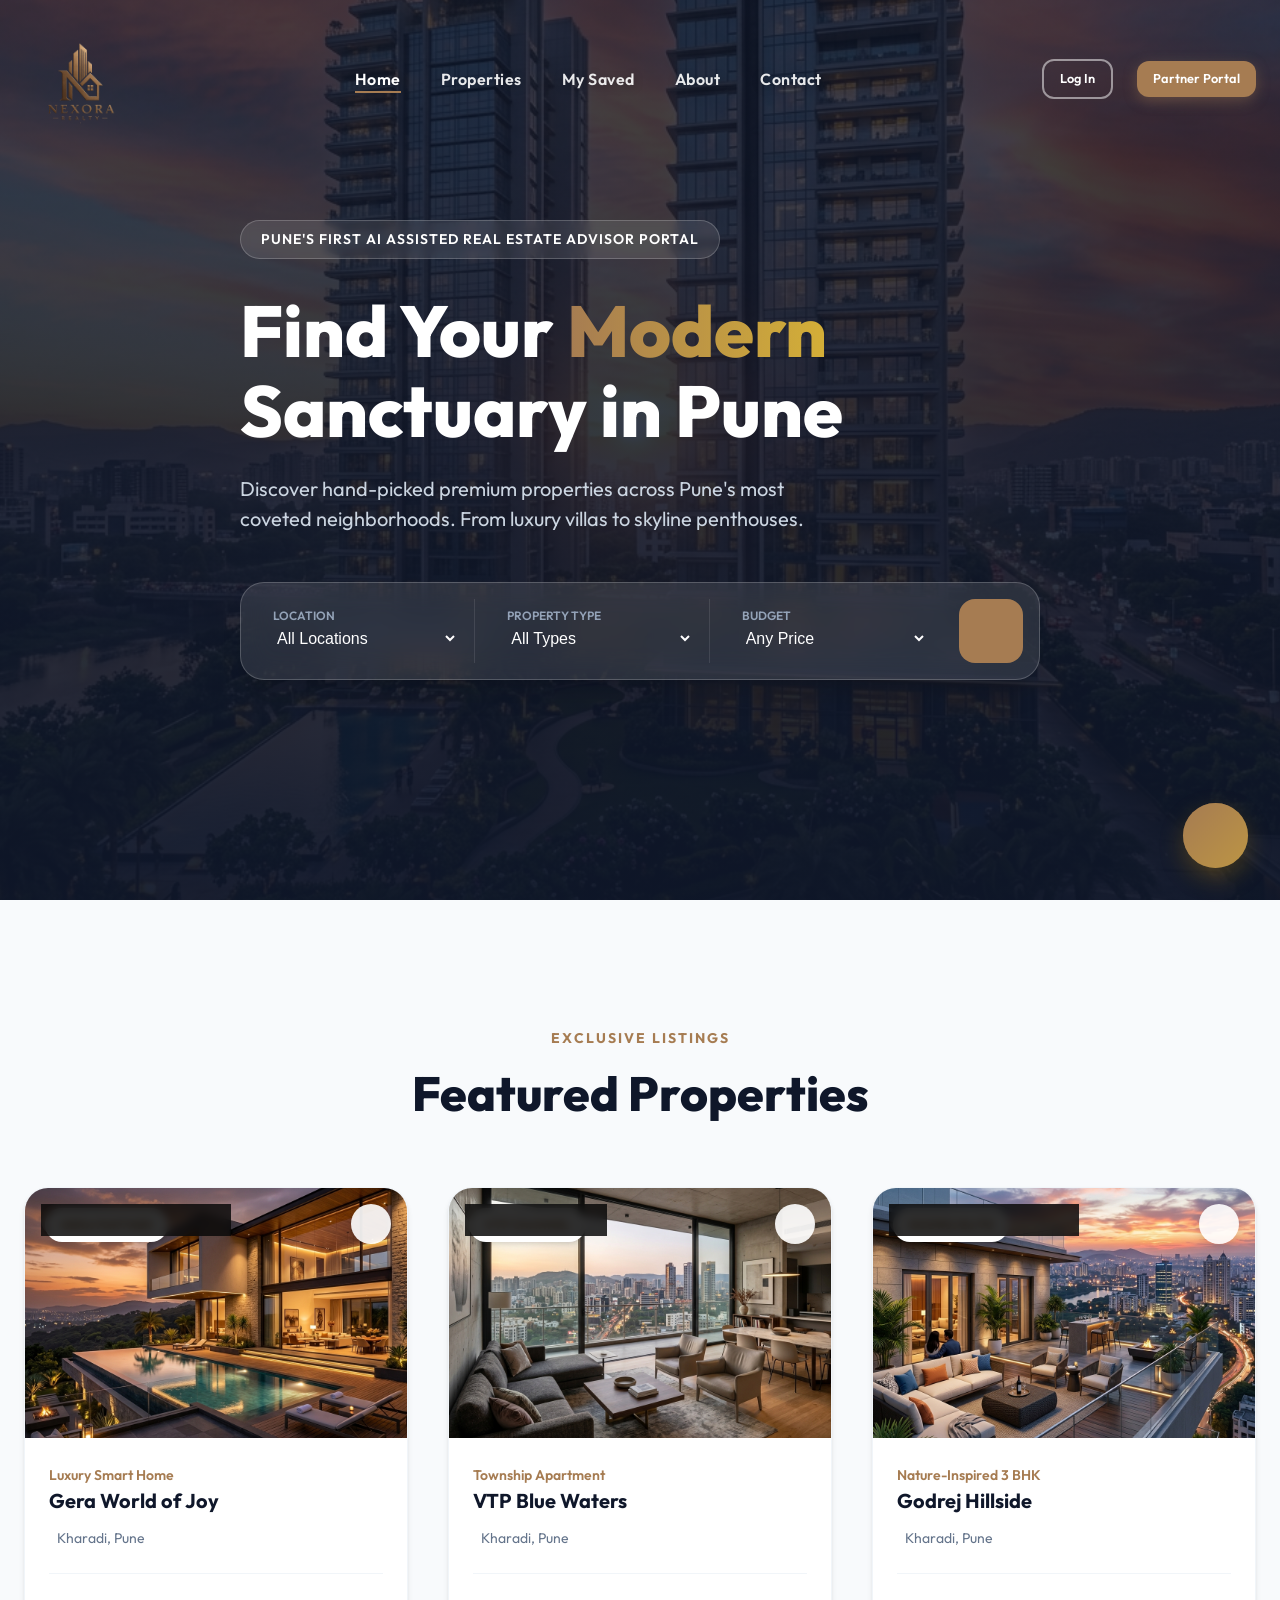
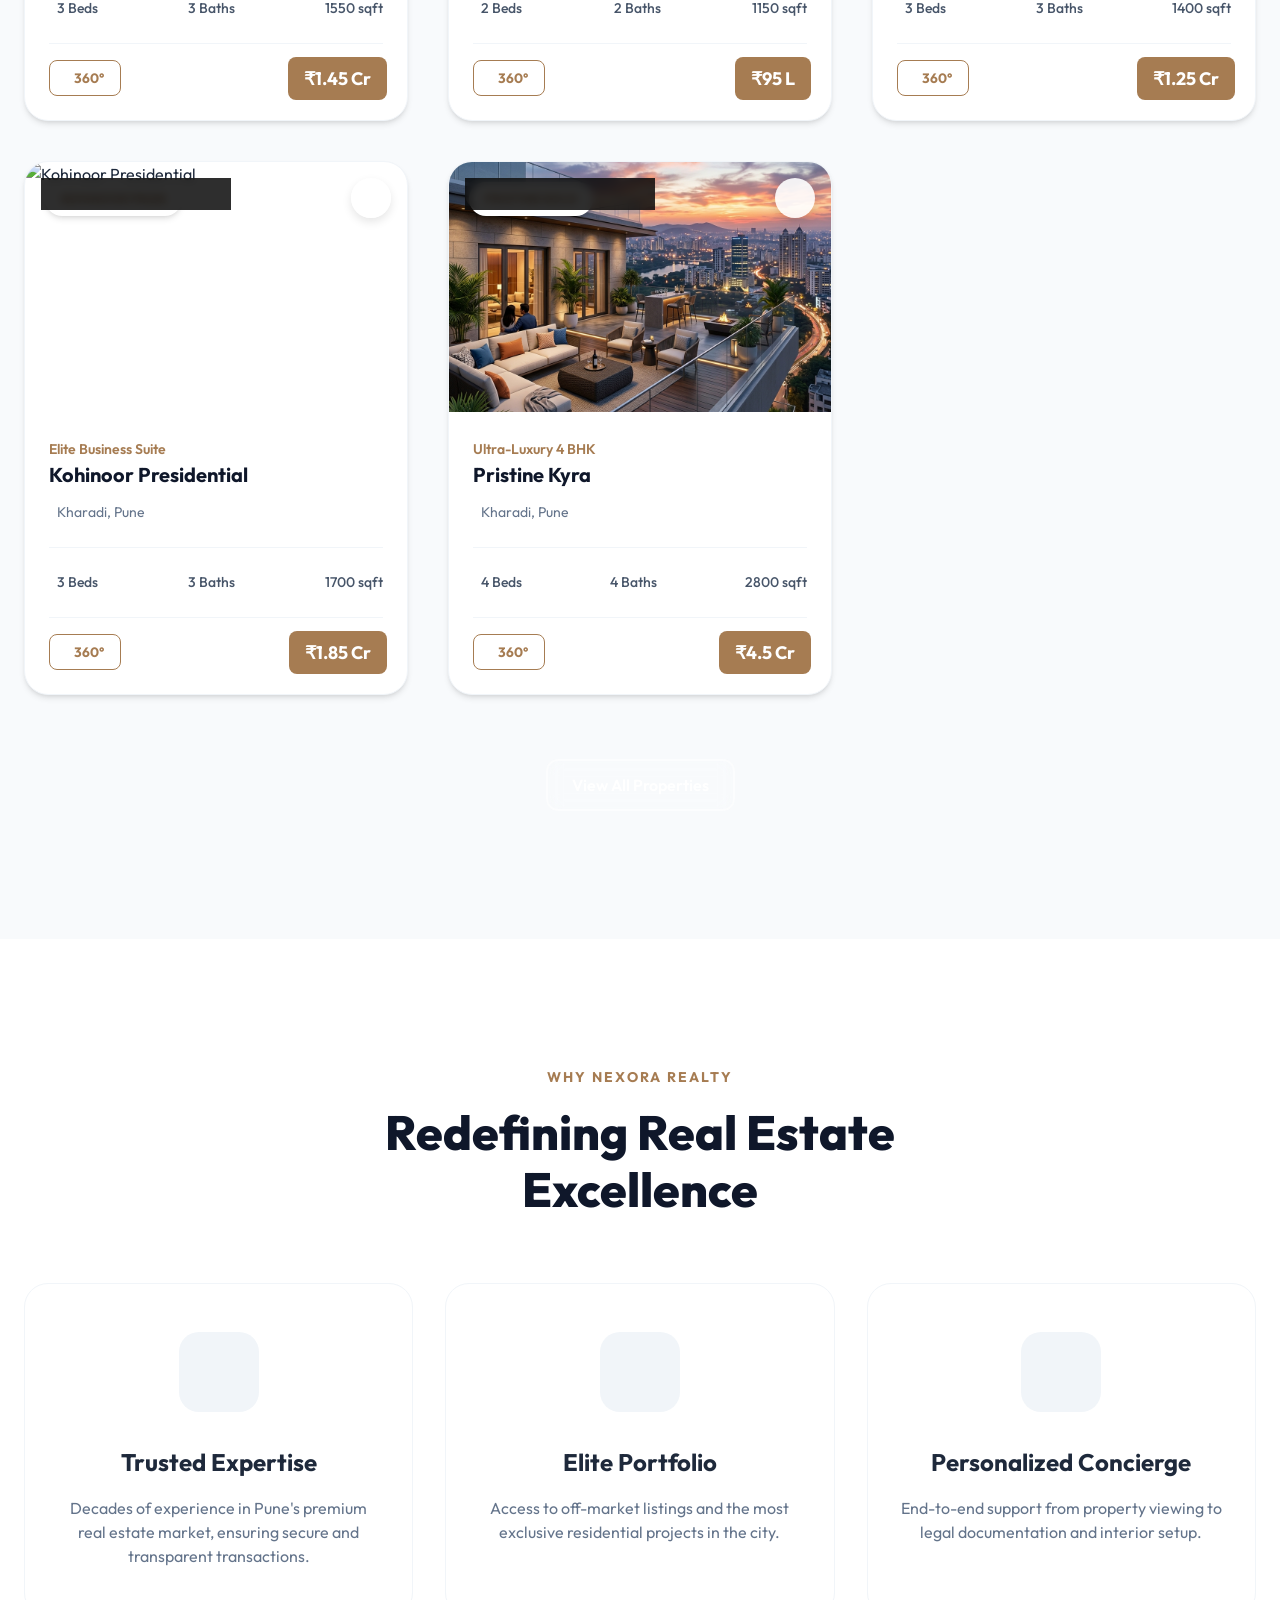
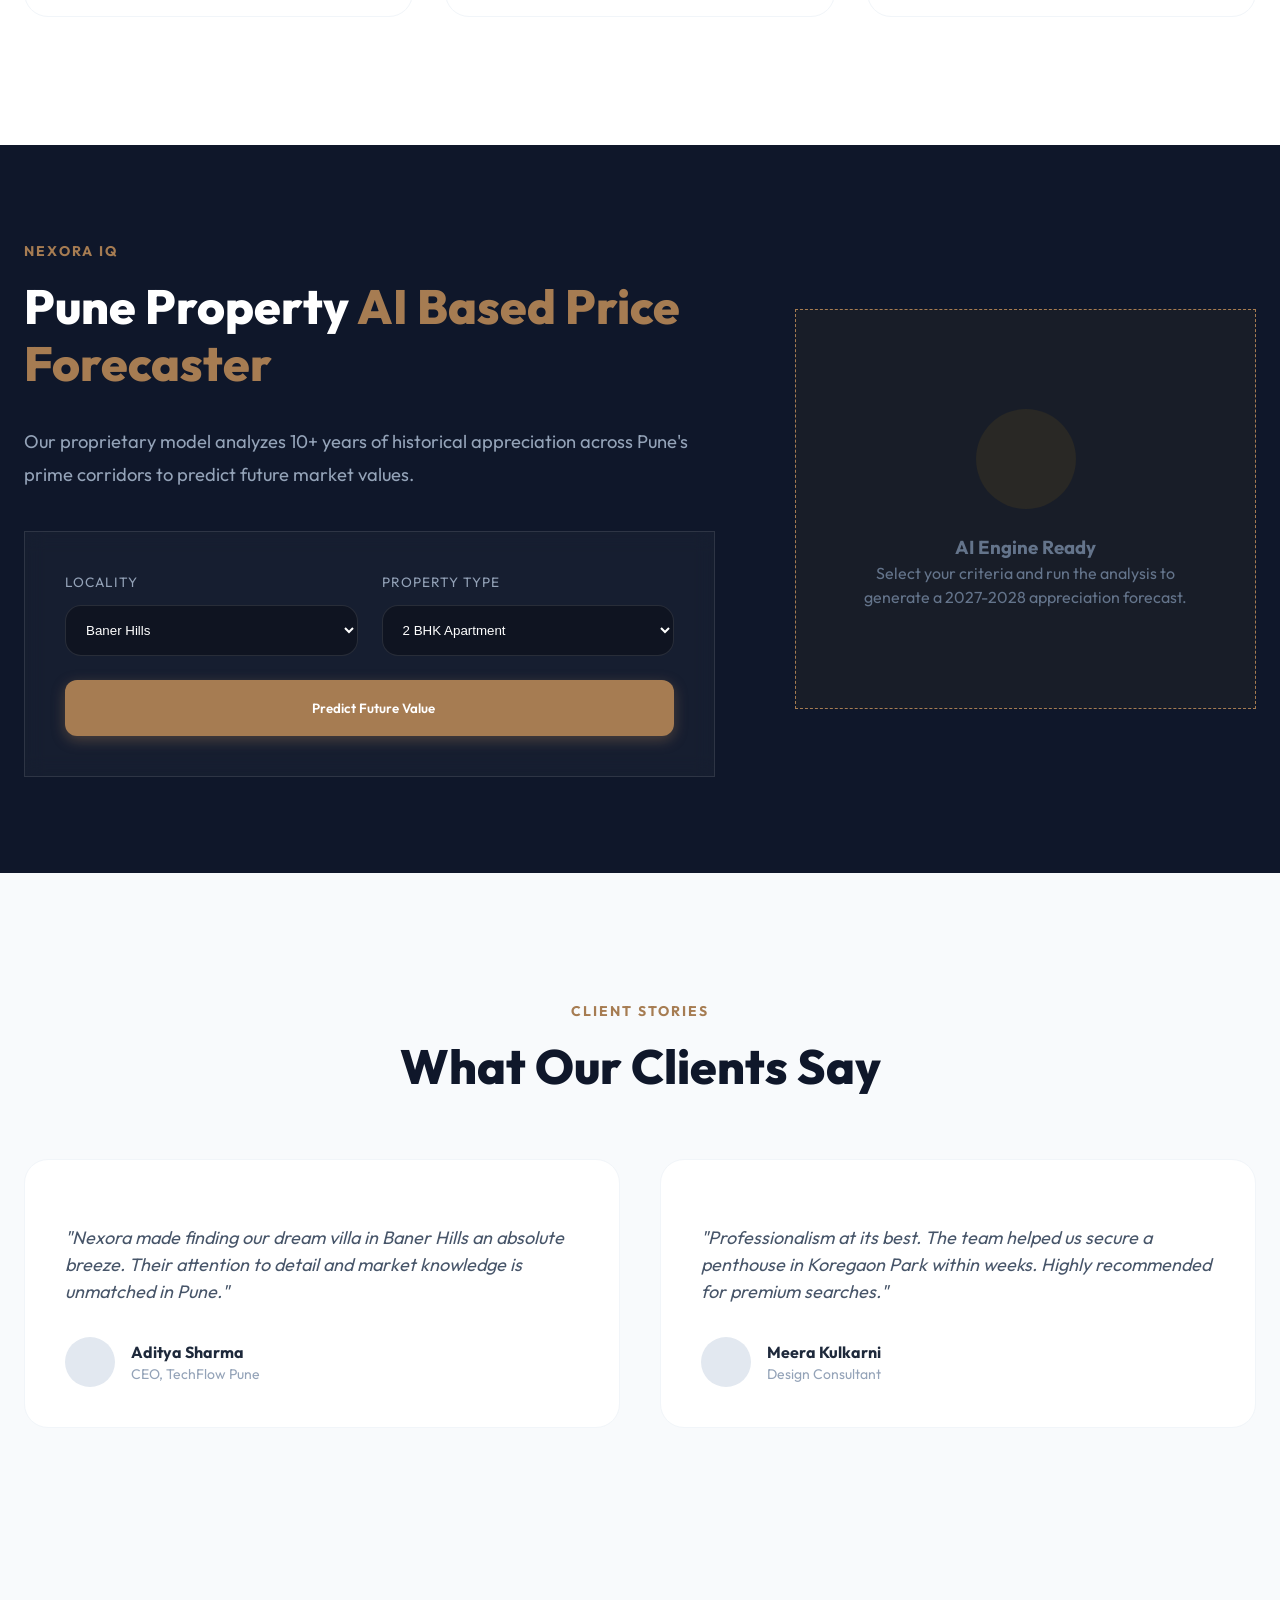
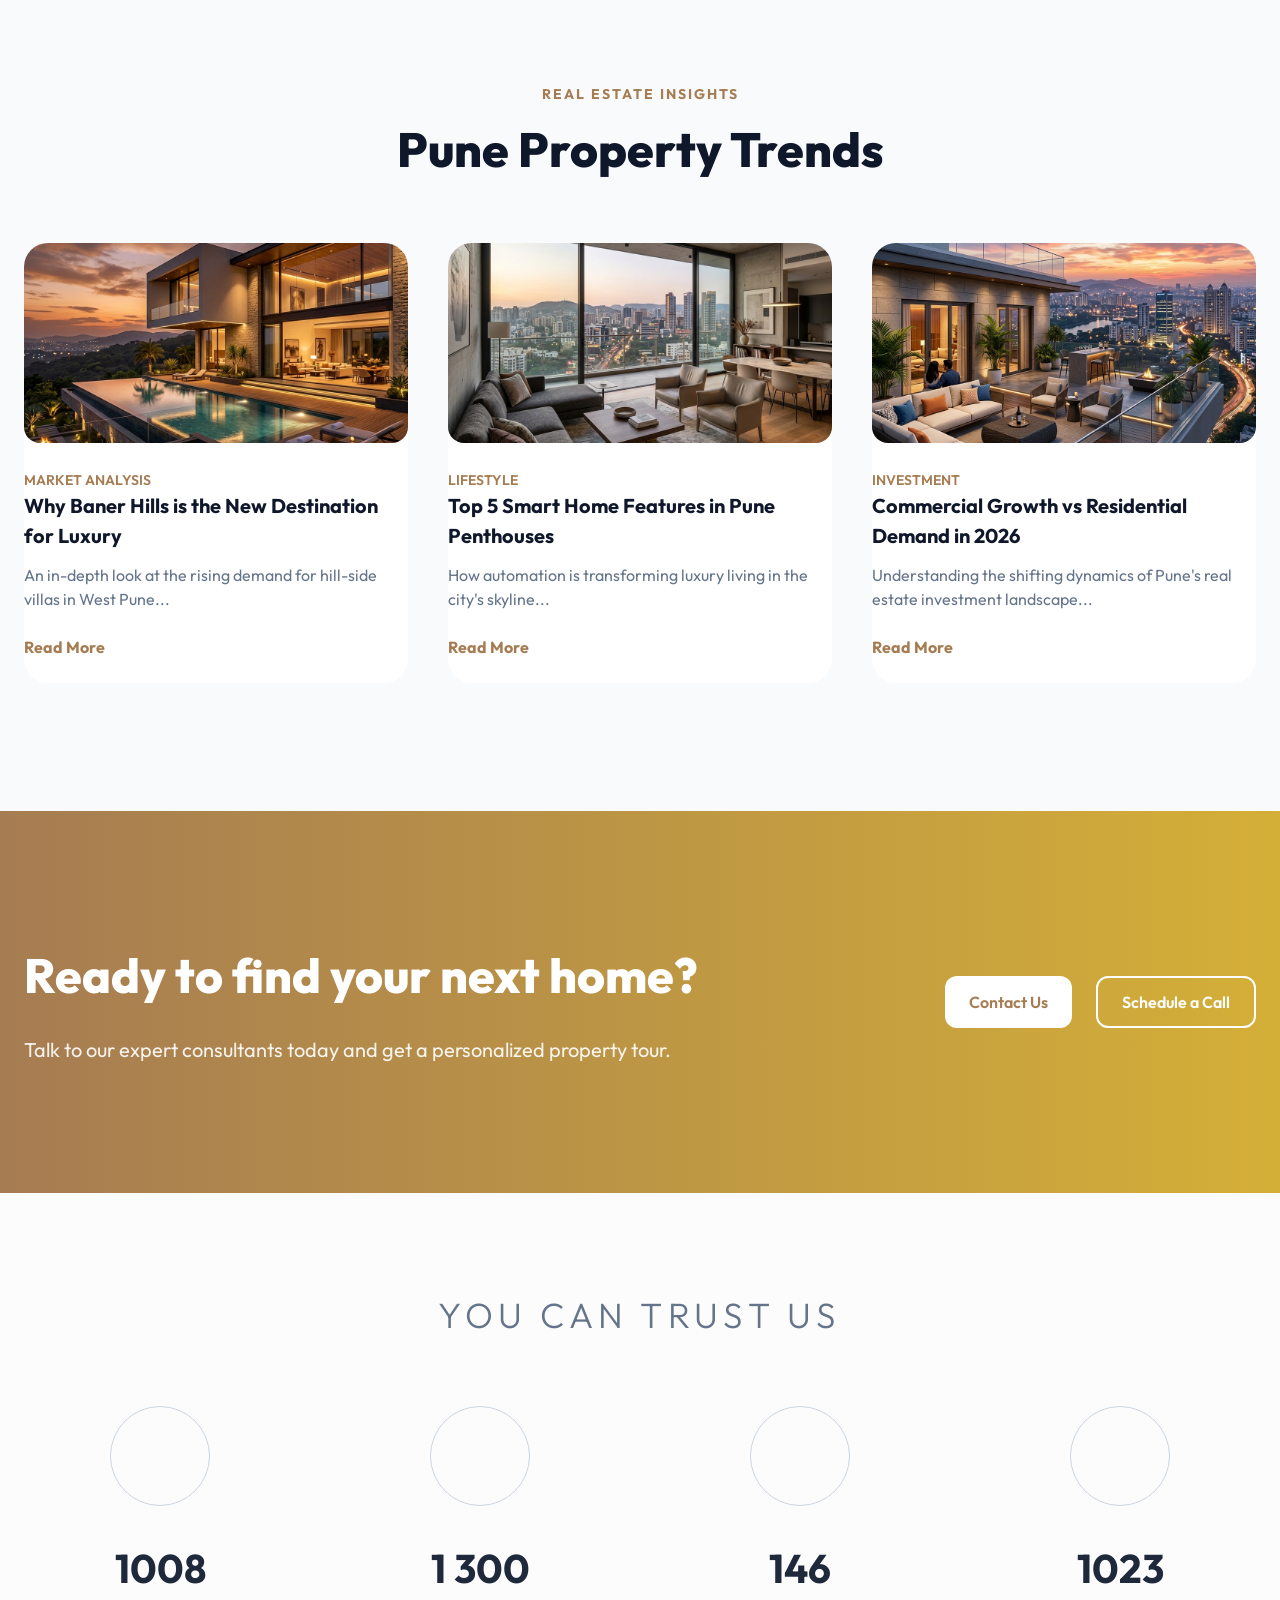
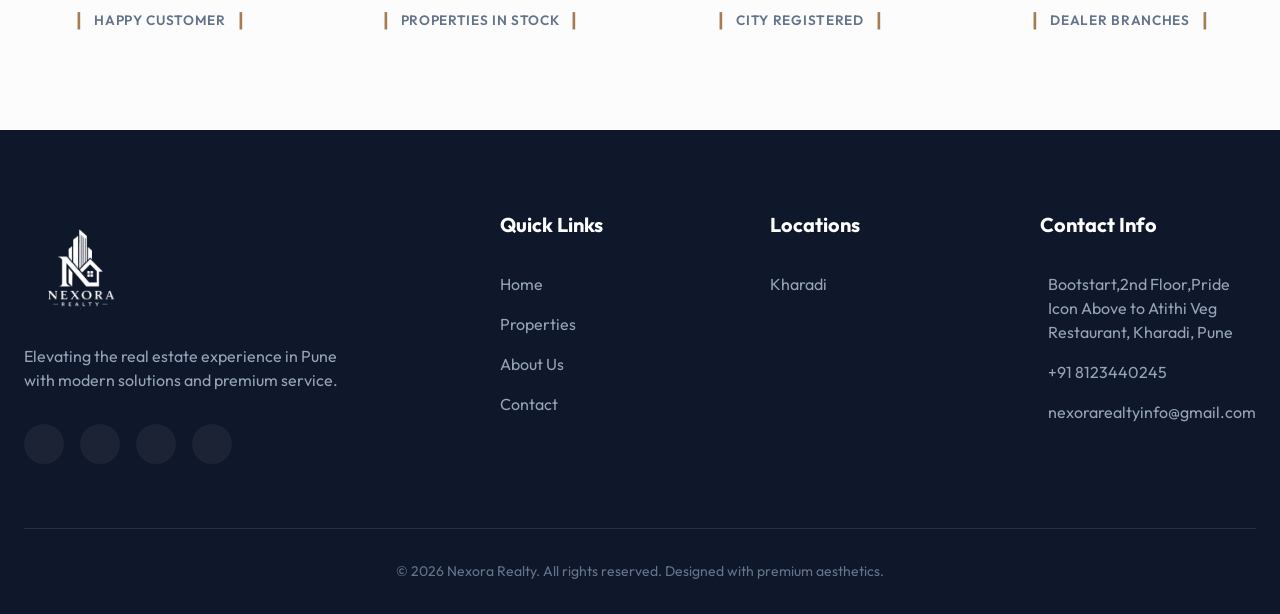
==== index.html @ 7fa3aa4b "feat: Elite Admin Portal & Property Intelligence Architecture" ====
<!DOCTYPE html>
<html lang="en">

<head>
    <meta charset="UTF-8">
    <meta name="viewport" content="width=device-width, initial-scale=1.0">
    <title>Nexora Realty | Premium Real Estate Pune</title>
    <meta name="description"
        content="Find your dream home in Pune with Nexora Realty. Luxury villas, modern apartments, and premium real estate consulting.">

    <!-- Fonts -->
    <link rel="preconnect" href="https://fonts.googleapis.com">
    <link rel="preconnect" href="https://fonts.gstatic.com" crossorigin>
    <link href="https://fonts.googleapis.com/css2?family=Outfit:wght@300;400;500;600;700;800&display=swap"
        rel="stylesheet">

    <!-- Icons -->
    <script src="https://unpkg.com/lucide@latest"></script>

    <!-- CSS -->
    <link rel="stylesheet" href="index.css">
</head>

<body class="home-page">

    <header id="header">
        <div class="container">
            <nav class="nav-container">
                <a href="#" class="logo">
                    <img src="assets/img/logo.png" alt="Nexora Realty Logo" style="height: 110px;">
                </a>

                <ul class="nav-links">
                    <li><a href="index.html" class="active">Home</a></li>
                    <li><a href="properties.html">Properties</a></li>
                    <li><a href="saved-properties.html">My Saved</a></li>
                    <li><a href="about.html">About</a></li>
                    <li><a href="contact.html">Contact</a></li>
                </ul>

                <div class="nav-actions">
                    <a href="login.html" class="btn btn-outline btn-sm">Log In</a>
                    <a href="login.html" class="btn btn-primary btn-sm">Partner Portal</a>
                </div>
            </nav>
        </div>
    </header>

    <main>
        <!-- Hero Section -->
        <section class="hero" id="home">
            <div class="hero-bg">
                <img src="assets/img/hero-bg.png" alt="Luxury Real Estate Pune">
            </div>

            <div class="container">
                <div class="hero-content">
                    <span class="hero-tagline">Pune's First AI assisted Real Estate Advisor Portal</span>
                    <h1>Find Your <span>Modern</span> Sanctuary in Pune</h1>
                    <p>Discover hand-picked premium properties across Pune's most coveted neighborhoods. From luxury
                        villas to skyline penthouses.</p>

                    <div class="search-container">
                        <div class="search-field">
                            <label>Location</label>
                            <select id="home-search-location">
                                <option value="all">All Locations</option>
                                <option value="Koregaon Park">Koregaon Park</option>
                                <option value="Viman Nagar">Viman Nagar</option>
                                <option value="Kharadi">Kharadi</option>
                                <option value="Wagholi">Wagholi</option>
                            </select>
                        </div>
                        <div class="search-field">
                            <label>Property Type</label>
                            <select id="home-search-type">
                                <option value="all">All Types</option>
                                <option value="2 BHK">2 BHK</option>
                                <option value="2.5 BHK">2.5 BHK</option>
                                <option value="3 BHK">3 BHK</option>
                                <option value="4 BHK">4 BHK</option>
                                <option value="Luxury Villa">Luxury Villa</option>
                                <option value="Penthouse">Penthouse</option>
                                <option value="Modern Apartment">Modern Apartment</option>
                            </select>
                        </div>
                        <div class="search-field">
                            <label>Budget</label>
                            <select id="home-search-budget">
                                <option value="all">Any Price</option>
                                <option value="0-1.5">₹1Cr - ₹1.5Cr</option>
                                <option value="1.5-2">₹1.5Cr - ₹2Cr</option>
                                <option value="2-2.5">₹2Cr - ₹2.5Cr</option>
                                <option value="2.5-3">₹2.5Cr - ₹3Cr</option>
                                <option value="3-4">₹3Cr - ₹4Cr</option>
                                <option value="4-5">₹4Cr - ₹5Cr</option>
                                <option value="5-10">₹5Cr - ₹10Cr</option>
                                <option value="10-20">₹10Cr - ₹20Cr</option>
                                <option value="20-above">₹20Cr+</option>
                            </select>
                        </div>
                        <button class="search-btn" id="home-search-btn">
                            <i data-lucide="search"></i>
                        </button>
                    </div>
                </div>
            </div>
        </section>

        <!-- Properties Section -->
        <section class="section" id="properties">
            <div class="container">
                <div class="section-header">
                    <span class="section-subtitle">Exclusive Listings</span>
                    <h2 class="section-title">Featured Properties</h2>
                </div>

                <div class="properties-grid" id="featured-properties-container">
                    <!-- Properties will be loaded dynamically from JSON -->
                </div>

                <div style="text-align: center; margin-top: 4rem;">
                    <a href="properties.html" class="btn btn-outline">View All Properties</a>
                </div>
            </div>
        </section>

        <!-- Features Section -->
        <section class="section" id="about" style="background-color: var(--white);">
            <div class="container">
                <div class="section-header">
                    <span class="section-subtitle">Why Nexora Realty</span>
                    <h2 class="section-title">Redefining Real Estate Excellence</h2>
                </div>

                <div class="features-container">
                    <div class="feature-box">
                        <div class="feature-icon">
                            <i data-lucide="shield-check"></i>
                        </div>
                        <h3>Trusted Expertise</h3>
                        <p>Decades of experience in Pune's premium real estate market, ensuring secure and transparent
                            transactions.</p>
                    </div>

                    <div class="feature-box">
                        <div class="feature-icon">
                            <i data-lucide="gem"></i>
                        </div>
                        <h3>Elite Portfolio</h3>
                        <p>Access to off-market listings and the most exclusive residential projects in the city.</p>
                    </div>

                    <div class="feature-box">
                        <div class="feature-icon">
                            <i data-lucide="user-check"></i>
                        </div>
                        <h3>Personalized Concierge</h3>
                        <p>End-to-end support from property viewing to legal documentation and interior setup.</p>
                    </div>
                </div>
            </div>
        </section>

        <!-- AI Price Predictor Section -->
        <section class="section ai-predictor-section"
            style="background: var(--dark); color: var(--white); padding: 6rem 0;">
            <div class="container">
                <div class="predictor-grid-layout">
                    <div class="predictor-content">
                        <span class="section-subtitle" style="color: var(--primary);">Nexora IQ</span>
                        <h2 class="section-title" style="color: var(--white); text-align: left; margin-bottom: 2rem;">
                            Pune Property <span style="color: var(--primary);">AI Based Price Forecaster</span></h2>
                        <p style="color: var(--gray-400); font-size: 1.15rem; line-height: 1.8; margin-bottom: 2.5rem;">
                            Our proprietary model analyzes 10+ years of historical appreciation across Pune's prime
                            corridors to predict future market values.
                        </p>
                        <div class="predictor-card-ui">
                            <div class="predictor-form">
                                <div class="form-row-predictor">
                                    <div class="input-group-predictor">
                                        <label>Locality</label>
                                        <select id="predict-locality">
                                            <option value="Baner">Baner Hills</option>
                                            <option value="Kharadi">Kharadi IT Park</option>
                                            <option value="Hinjewadi">Hinjewadi Phase 1</option>
                                            <option value="Koregaon Park">Koregaon Park</option>
                                            <option value="Viman Nagar">Viman Nagar</option>
                                        </select>
                                    </div>
                                    <div class="input-group-predictor">
                                        <label>Property Type</label>
                                        <select id="predict-type">
                                            <option value="2">2 BHK Apartment</option>
                                            <option value="3">3 BHK Apartment</option>
                                            <option value="4">4 BHK Luxury</option>
                                            <option value="villa">Luxury Villa</option>
                                        </select>
                                    </div>
                                </div>
                                <button id="run-prediction" class="btn btn-primary"
                                    style="width: 100%; margin-top: 1.5rem; justify-content: center; padding: 1.25rem;">
                                    <i data-lucide="sparkles"></i> Predict Future Value
                                </button>
                            </div>
                        </div>
                    </div>
                    <div class="predictor-results" id="prediction-output">
                        <div class="results-placeholder">
                            <div class="placeholder-icon-circle">
                                <i data-lucide="brain-circuit" size="48"></i>
                            </div>
                            <h3>AI Engine Ready</h3>
                            <p>Select your criteria and run the analysis to generate a 2027-2028 appreciation forecast.
                            </p>
                        </div>
                    </div>
                </div>
            </div>
        </section>

        <!-- Testimonials Section -->
        <section class="section" style="background-color: var(--gray-50);">
            <div class="container">
                <div class="section-header">
                    <span class="section-subtitle">Client Stories</span>
                    <h2 class="section-title">What Our Clients Say</h2>
                </div>

                <div class="properties-grid" style="grid-template-columns: repeat(auto-fit, minmax(300px, 1fr));">
                    <!-- Testimonial 1 -->
                    <div class="feature-box" style="text-align: left; padding: 2.5rem;">
                        <div style="color: var(--primary); margin-bottom: 1.5rem; display: flex; gap: 0.25rem;">
                            <i data-lucide="star" fill="currentColor" size="18"></i>
                            <i data-lucide="star" fill="currentColor" size="18"></i>
                            <i data-lucide="star" fill="currentColor" size="18"></i>
                            <i data-lucide="star" fill="currentColor" size="18"></i>
                            <i data-lucide="star" fill="currentColor" size="18"></i>
                        </div>
                        <p
                            style="font-style: italic; margin-bottom: 2rem; color: var(--gray-600); font-size: 1.125rem;">
                            "Nexora made finding our dream villa in Baner Hills an absolute breeze. Their attention to
                            detail and market knowledge is unmatched in Pune."</p>
                        <div style="display: flex; align-items: center; gap: 1rem;">
                            <div
                                style="width: 50px; height: 50px; border-radius: 50%; background: var(--gray-200); display: flex; align-items: center; justify-content: center;">
                                <i data-lucide="user" size="24"></i>
                            </div>
                            <div>
                                <h4 style="font-weight: 700;">Aditya Sharma</h4>
                                <p style="font-size: 0.875rem; color: var(--gray-400);">CEO, TechFlow Pune</p>
                            </div>
                        </div>
                    </div>

                    <!-- Testimonial 2 -->
                    <div class="feature-box" style="text-align: left; padding: 2.5rem;">
                        <div style="color: var(--primary); margin-bottom: 1.5rem; display: flex; gap: 0.25rem;">
                            <i data-lucide="star" fill="currentColor" size="18"></i>
                            <i data-lucide="star" fill="currentColor" size="18"></i>
                            <i data-lucide="star" fill="currentColor" size="18"></i>
                            <i data-lucide="star" fill="currentColor" size="18"></i>
                            <i data-lucide="star" fill="currentColor" size="18"></i>
                        </div>
                        <p
                            style="font-style: italic; margin-bottom: 2rem; color: var(--gray-600); font-size: 1.125rem;">
                            "Professionalism at its best. The team helped us secure a penthouse in Koregaon Park within
                            weeks. Highly recommended for premium searches."</p>
                        <div style="display: flex; align-items: center; gap: 1rem;">
                            <div
                                style="width: 50px; height: 50px; border-radius: 50%; background: var(--gray-200); display: flex; align-items: center; justify-content: center;">
                                <i data-lucide="user" size="24"></i>
                            </div>
                            <div>
                                <h4 style="font-weight: 700;">Meera Kulkarni</h4>
                                <p style="font-size: 0.875rem; color: var(--gray-400);">Design Consultant</p>
                            </div>
                        </div>
                    </div>
                </div>
            </div>
        </section>

        <!-- Blog Section -->
        <section class="section">
            <div class="container">
                <div class="section-header">
                    <span class="section-subtitle">Real Estate Insights</span>
                    <h2 class="section-title">Pune Property Trends</h2>
                </div>

                <div class="properties-grid">
                    <div class="property-card" style="border: none; box-shadow: none;">
                        <div class="property-image" style="height: 200px; border-radius: var(--radius-lg);">
                            <img src="assets/img/property-1.png" alt="Blog 1">
                        </div>
                        <div style="padding: 1.5rem 0;">
                            <span class="property-type">MARKET ANALYSIS</span>
                            <h3 class="property-title">Why Baner Hills is the New Destination for Luxury</h3>
                            <p style="color: var(--gray-500); margin-bottom: 1.5rem;">An in-depth look at the rising
                                demand for hill-side villas in West Pune...</p>
                            <a href="#"
                                style="color: var(--primary); font-weight: 700; display: flex; align-items: center; gap: 0.5rem;">
                                Read More <i data-lucide="arrow-right" size="16"></i>
                            </a>
                        </div>
                    </div>

                    <div class="property-card" style="border: none; box-shadow: none;">
                        <div class="property-image" style="height: 200px; border-radius: var(--radius-lg);">
                            <img src="assets/img/property-2.png" alt="Blog 2">
                        </div>
                        <div style="padding: 1.5rem 0;">
                            <span class="property-type">LIFESTYLE</span>
                            <h3 class="property-title">Top 5 Smart Home Features in Pune Penthouses</h3>
                            <p style="color: var(--gray-500); margin-bottom: 1.5rem;">How automation is transforming
                                luxury living in the city's skyline...</p>
                            <a href="#"
                                style="color: var(--primary); font-weight: 700; display: flex; align-items: center; gap: 0.5rem;">
                                Read More <i data-lucide="arrow-right" size="16"></i>
                            </a>
                        </div>
                    </div>

                    <div class="property-card" style="border: none; box-shadow: none;">
                        <div class="property-image" style="height: 200px; border-radius: var(--radius-lg);">
                            <img src="assets/img/property-3.png" alt="Blog 3">
                        </div>
                        <div style="padding: 1.5rem 0;">
                            <span class="property-type">INVESTMENT</span>
                            <h3 class="property-title">Commercial Growth vs Residential Demand in 2026</h3>
                            <p style="color: var(--gray-500); margin-bottom: 1.5rem;">Understanding the shifting
                                dynamics of Pune's real estate investment landscape...</p>
                            <a href="#"
                                style="color: var(--primary); font-weight: 700; display: flex; align-items: center; gap: 0.5rem;">
                                Read More <i data-lucide="arrow-right" size="16"></i>
                            </a>
                        </div>
                    </div>
                </div>
            </div>
        </section>

        <!-- CTA Section -->
        <section class="section"
            style="background: linear-gradient(to right, var(--primary), var(--secondary)); color: var(--white);">
            <div class="container">
                <div style="display: flex; justify-content: space-between; align-items: center; gap: 4rem;">
                    <div style="flex: 1;">
                        <h2 style="font-size: 3rem; font-weight: 800; margin-bottom: 1.5rem;">Ready to find your next
                            home?</h2>
                        <p style="font-size: 1.25rem; opacity: 0.9;">Talk to our expert consultants today and get a
                            personalized property tour.</p>
                    </div>
                    <div style="display: flex; gap: 1.5rem;">
                        <a href="#" class="btn" style="background: var(--white); color: var(--primary);">Contact Us</a>
                        <a href="#" class="btn" style="border: 2px solid var(--white); color: var(--white);">Schedule a
                            Call</a>
                    </div>
                </div>
            </div>
        </section>
    </main>

    <!-- Trust Section -->
    <section class="section trust-section">
        <div class="container">
            <div class="section-header">
                <h2 class="trust-title">YOU CAN TRUST US</h2>
            </div>

            <div class="stats-grid">
                <div class="stat-item">
                    <div class="stat-icon-circle">
                        <i data-lucide="users"></i>
                    </div>
                    <div class="stat-number">1008</div>
                    <div class="stat-label-container">
                        <span class="stat-accent">|</span>
                        <span class="stat-label">HAPPY CUSTOMER</span>
                        <span class="stat-accent">|</span>
                    </div>
                </div>

                <div class="stat-item">
                    <div class="stat-icon-circle">
                        <i data-lucide="home"></i>
                    </div>
                    <div class="stat-number">1 300</div>
                    <div class="stat-label-container">
                        <span class="stat-accent">|</span>
                        <span class="stat-label">PROPERTIES IN STOCK</span>
                        <span class="stat-accent">|</span>
                    </div>
                </div>

                <div class="stat-item">
                    <div class="stat-icon-circle">
                        <i data-lucide="flag"></i>
                    </div>
                    <div class="stat-number">146</div>
                    <div class="stat-label-container">
                        <span class="stat-accent">|</span>
                        <span class="stat-label">CITY REGISTERED</span>
                        <span class="stat-accent">|</span>
                    </div>
                </div>

                <div class="stat-item">
                    <div class="stat-icon-circle">
                        <i data-lucide="trending-up"></i>
                    </div>
                    <div class="stat-number">1023</div>
                    <div class="stat-label-container">
                        <span class="stat-accent">|</span>
                        <span class="stat-label">DEALER BRANCHES</span>
                        <span class="stat-accent">|</span>
                    </div>
                </div>
            </div>
        </div>
    </section>

    <footer id="contact">
        <div class="container">
            <div class="footer-top">
                <div class="footer-about">
                    <a href="#" class="logo" style="margin-bottom: 1.5rem;">
                        <img src="assets/img/logo.png" alt="Nexora Realty Logo"
                            style="height: 110px; filter: brightness(0) invert(1);">
                    </a>
                    <p>Elevating the real estate experience in Pune with modern solutions and premium service.</p>
                    <div class="social-links">
                        <a href="#"><i data-lucide="instagram"></i></a>
                        <a href="#"><i data-lucide="facebook"></i></a>
                        <a href="#"><i data-lucide="linkedin"></i></a>
                        <a href="#"><i data-lucide="twitter"></i></a>
                    </div>
                </div>

                <div>
                    <h4 class="footer-heading">Quick Links</h4>
                    <ul class="footer-links">
                        <li><a href="index.html">Home</a></li>
                        <li><a href="properties.html">Properties</a></li>
                        <li><a href="about.html">About Us</a></li>
                        <li><a href="contact.html">Contact</a></li>
                    </ul>
                </div>

                <div>
                    <h4 class="footer-heading">Locations</h4>
                    <ul class="footer-links">
                        <li><a href="properties.html?loc=Kharadi">Kharadi</a></li>

                    </ul>
                </div>

                <div>
                    <h4 class="footer-heading">Contact Info</h4>
                    <ul class="footer-links">
                        <li style="color: var(--gray-400); display: flex; align-items: center; gap: 0.5rem;">
                            <i data-lucide="map-pin" size="18"></i>
                            Bootstart,2nd Floor,Pride Icon Above to Atithi Veg Restaurant, Kharadi, Pune
                        </li>
                        <li style="color: var(--gray-400); display: flex; align-items: center; gap: 0.5rem;">
                            <i data-lucide="phone" size="18"></i>
                            +91 8123440245
                        </li>
                        <li style="color: var(--gray-400); display: flex; align-items: center; gap: 0.5rem;">
                            <i data-lucide="mail" size="18"></i>
                            nexorarealtyinfo@gmail.com
                        </li>
                    </ul>
                </div>
            </div>

            <div class="footer-bottom">
                <p>&copy; 2026 Nexora Realty. All rights reserved. Designed with premium aesthetics.</p>
            </div>
        </div>
    </footer>

    <!-- AI Concierge Floating Widget -->
    <div class="ai-concierge-widget">
        <div id="ai-chat-window" class="chat-window">
            <div class="chat-header">
                <div class="agent-info">
                    <div class="agent-avatar">AI</div>
                    <div>
                        <h4 style="margin:0; font-size: 0.9rem;">Nexora AI Consultant</h4>
                        <span style="font-size: 0.7rem; color: #4ade80;">● Online | 24/7</span>
                    </div>
                </div>
                <button id="close-chat" style="background: none; border: none; color: white; cursor: pointer;"><i
                        data-lucide="x" size="16"></i></button>
            </div>
            <div class="chat-body" id="chat-body">
                <div class="ai-msg">Namaste! I'm your Nexora AI assistant. Looking for a premium property in Pune? I can
                    help you find the best deals in Baner, KP, or Viman Nagar.</div>
            </div>
            <div class="chat-footer">
                <input type="text" id="chat-input" placeholder="Ask about property prices...">
                <button class="send-btn" id="send-chat"><i data-lucide="send" size="18"></i></button>
            </div>
        </div>
        <button id="ai-trigger" class="ai-trigger-btn">
            <i data-lucide="bot"></i>
            <span class="pulse"></span>
        </button>
    </div>

    <script src="data/properties.js"></script>
    <script src="script.js"></script>
    <script>
        // Initialize Lucide icons
        lucide.createIcons();
    </script>
</body>

</html>
---- index.css ----
:root {
    --primary: #a67c52;
    --primary-hover: #8e653f;
    --secondary: #d4af37;
    --dark: #0f172a;
    --light: #f8fafc;
    --gray-100: #f1f5f9;
    --gray-200: #e2e8f0;
    --gray-300: #cbd5e1;
    --gray-400: #94a3b8;
    --gray-500: #64748b;
    --gray-600: #475569;
    --gray-700: #334155;
    --gray-800: #1e293b;
    --gray-900: #0f172a;
    --white: #ffffff;
    --glass: rgba(255, 255, 255, 0.1);
    --glass-border: rgba(255, 255, 255, 0.2);
    --shadow-sm: 0 1px 2px 0 rgb(0 0 0 / 0.05);
    --shadow: 0 4px 6px -1px rgb(0 0 0 / 0.1), 0 2px 4px -2px rgb(0 0 0 / 0.1);
    --shadow-md: 0 10px 15px -3px rgb(0 0 0 / 0.1), 0 4px 6px -4px rgb(0 0 0 / 0.1);
    --shadow-lg: 0 20px 25px -5px rgb(0 0 0 / 0.1), 0 8px 10px -6px rgb(0 0 0 / 0.1);
    --radius-sm: 0.375rem;
    --radius: 0.5rem;
    --radius-md: 0.75rem;
    --radius-lg: 1rem;
    --radius-xl: 1.5rem;
    --font-main: 'Outfit', sans-serif;
}

* {
    margin: 0;
    padding: 0;
    box-sizing: border-box;
}

body {
    font-family: var(--font-main);
    background-color: var(--light);
    color: var(--gray-800);
    line-height: 1.5;
    overflow-x: hidden;
}

a {
    text-decoration: none;
    color: inherit;
    transition: all 0.3s ease;
}

ul {
    list-style: none;
}

img {
    max-width: 100%;
    display: block;
}

button {
    cursor: pointer;
    border: none;
    outline: none;
    background: none;
    font-family: inherit;
}

.container {
    max-width: 1280px;
    margin: 0 auto;
    padding: 0 1.5rem;
}

/* Header & Nav */
header {
    position: fixed;
    top: 0;
    left: 0;
    width: 100%;
    z-index: 1000;
    transition: all 0.4s cubic-bezier(0.4, 0, 0.2, 1);
    padding: 1.5rem 0;
}

header.scrolled {
    background: rgba(255, 255, 255, 0.8);
    backdrop-filter: blur(12px);
    padding: 0.75rem 0;
    box-shadow: var(--shadow-sm);
}

.logo img {
    transition: all 0.4s cubic-bezier(0.4, 0, 0.2, 1);
}

.nav-container {
    display: flex;
    justify-content: space-between;
    align-items: center;
}

.logo {
    font-size: 1.75rem;
    font-weight: 800;
    color: var(--dark);
    display: flex;
    align-items: center;
    gap: 0.5rem;
}

.logo span {
    color: var(--primary);
}

.nav-links {
    display: flex;
    gap: 2.5rem;
}

.nav-links a {
    font-weight: 600;
    color: rgba(255, 255, 255, 0.9);
    position: relative;
    letter-spacing: 0.5px;
    text-shadow: 0 2px 10px rgba(0,0,0,0.3);
}

.nav-links a::after {
    content: '';
    position: absolute;
    bottom: -4px;
    left: 0;
    width: 0;
    height: 2px;
    background: var(--primary);
    transition: width 0.3s ease;
}

.nav-links a:hover {
    color: var(--white);
}

.nav-links a:hover::after {
    width: 100%;
}

.nav-links a.active {
    color: var(--white);
}

.nav-links a.active::after {
    width: 100%;
}

/* Header Scrolled & Internal Page State */
header.scrolled .nav-links a,
body:not(.home-page) header .nav-links a {
    color: var(--gray-700) !important;
    text-shadow: none;
}

header.scrolled .nav-links a:hover,
header.scrolled .nav-links a.active,
body:not(.home-page) header .nav-links a:hover,
body:not(.home-page) header .nav-links a.active {
    color: var(--primary) !important;
}

header.scrolled .nav-actions .btn-outline,
body:not(.home-page) header .nav-actions .btn-outline {
    border-color: var(--gray-200);
    color: var(--gray-700) !important;
    backdrop-filter: none;
}

body:not(.home-page) header {
    background: rgba(255, 255, 255, 0.95);
    backdrop-filter: blur(12px);
    box-shadow: var(--shadow-sm);
    padding: 0.75rem 0;
}

.nav-actions {
    display: flex;
    align-items: center;
    gap: 1.5rem;
}

.btn {
    padding: 0.75rem 1.5rem;
    border-radius: var(--radius-md);
    font-weight: 600;
    transition: all 0.3s cubic-bezier(0.4, 0, 0.2, 1);
    display: inline-flex;
    align-items: center;
    justify-content: center;
    gap: 0.5rem;
}

.btn-primary {
    background: var(--primary);
    color: var(--white);
    box-shadow: 0 4px 14px 0 rgba(166, 124, 82, 0.39);
}

.btn-primary:hover {
    background: var(--primary-hover);
    transform: translateY(-3px);
    box-shadow: 0 10px 25px rgba(166, 124, 82, 0.4);
}

.btn-primary:active {
    transform: translateY(-1px);
}

.btn-outline {
    border: 2px solid rgba(255, 255, 255, 0.5);
    color: var(--white) !important;
    backdrop-filter: blur(8px);
    font-weight: 600;
}

.btn-outline:hover {
    border-color: var(--primary);
    color: var(--primary);
}

/* Hero Section */
.hero {
    height: 100vh;
    min-height: 800px;
    position: relative;
    display: flex;
    align-items: center;
    overflow: hidden;
    background: var(--dark);
}

.hero-bg {
    position: absolute;
    top: 0;
    left: 0;
    width: 100%;
    height: 100%;
    z-index: 1;
}

.hero-bg img {
    width: 100%;
    height: 100%;
    object-fit: cover;
    opacity: 0.6;
    transform: scale(1.1);
    animation: slowZoom 20s infinite alternate linear;
}

@keyframes slowZoom {
    from { transform: scale(1); }
    to { transform: scale(1.15); }
}

.hero-bg::after {
    content: '';
    position: absolute;
    top: 0;
    left: 0;
    width: 100%;
    height: 100%;
    background: linear-gradient(to bottom, rgba(15, 23, 42, 0.6), rgba(15, 23, 42, 0.9));
}

.hero-content {
    position: relative;
    z-index: 10;
    color: var(--white);
    max-width: 800px;
}

.hero-tagline {
    display: inline-block;
    padding: 0.5rem 1.25rem;
    background: rgba(255, 255, 255, 0.1);
    backdrop-filter: blur(4px);
    border: 1px solid rgba(255, 255, 255, 0.2);
    border-radius: 100px;
    font-size: 0.875rem;
    font-weight: 600;
    margin-bottom: 2rem;
    letter-spacing: 1px;
    text-transform: uppercase;
    animation: fadeInUp 0.8s ease backwards;
}

.hero h1 {
    font-size: 4.5rem;
    font-weight: 800;
    line-height: 1.1;
    margin-bottom: 1.5rem;
    animation: fadeInUp 0.8s ease 0.2s backwards;
}

.hero h1 span {
    background: linear-gradient(to right, var(--primary), var(--secondary));
    -webkit-background-clip: text;
    -webkit-text-fill-color: transparent;
}

.hero p {
    font-size: 1.25rem;
    color: var(--gray-300);
    margin-bottom: 3rem;
    max-width: 600px;
    animation: fadeInUp 0.8s ease 0.4s backwards;
}

/* Search Bar */
.search-container {
    background: rgba(255, 255, 255, 0.1);
    backdrop-filter: blur(16px);
    border: 1px solid rgba(255, 255, 255, 0.2);
    padding: 1rem;
    border-radius: var(--radius-xl);
    display: flex;
    gap: 1rem;
    width: 100%;
    max-width: 900px;
    animation: fadeInUp 0.8s ease 0.6s backwards;
    box-shadow: var(--shadow-lg);
}

.search-field {
    flex: 1;
    display: flex;
    flex-direction: column;
    padding: 0.5rem 1rem;
    border-right: 1px solid rgba(255, 255, 255, 0.1);
}

.search-field:last-of-type {
    border-right: none;
}

.search-field label {
    font-size: 0.75rem;
    font-weight: 600;
    color: var(--gray-400);
    margin-bottom: 0.25rem;
    text-transform: uppercase;
}

.search-field input, .search-field select {
    background: transparent;
    border: none;
    outline: none;
    color: var(--white);
    font-size: 1rem;
    font-weight: 500;
}

.search-field select option {
    background: var(--gray-900);
    color: var(--white);
}

.search-btn {
    background: var(--primary);
    color: var(--white);
    width: 64px;
    height: 64px;
    border-radius: var(--radius-lg);
    display: flex;
    align-items: center;
    justify-content: center;
    font-size: 1.5rem;
    transition: all 0.3s ease;
}

.search-btn:hover {
    background: var(--primary-hover);
    transform: scale(1.05);
}

/* Section Common */
.section {
    padding: 8rem 0;
}

.section-header {
    text-align: center;
    max-width: 700px;
    margin: 0 auto 4rem;
}

.section-subtitle {
    color: var(--primary);
    font-weight: 700;
    text-transform: uppercase;
    letter-spacing: 2px;
    font-size: 0.875rem;
    display: block;
    margin-bottom: 1rem;
}

.section-title {
    font-size: 3rem;
    font-weight: 800;
    color: var(--dark);
    line-height: 1.2;
}

/* Properties Grid */
.properties-grid {
    display: grid;
    grid-template-columns: repeat(auto-fill, minmax(350px, 1fr));
    gap: 2.5rem;
}

.property-card {
    background: var(--white);
    border-radius: var(--radius-xl);
    overflow: hidden;
    box-shadow: var(--shadow);
    transition: all 0.4s cubic-bezier(0.4, 0, 0.2, 1);
    position: relative;
    border: 1px solid var(--gray-100);
}

.property-card:hover {
    transform: translateY(-10px);
    box-shadow: var(--shadow-lg);
}

.property-image {
    height: 250px;
    overflow: hidden;
    position: relative;
}

.property-image img {
    width: 100%;
    height: 100%;
    object-fit: cover;
    transition: transform 0.6s ease;
}

.property-card:hover .property-image img {
    transform: scale(1.1);
}

.property-badge {
    position: absolute;
    top: 1.25rem;
    left: 1.25rem;
    padding: 0.5rem 1rem;
    background: var(--white);
    border-radius: 100px;
    font-size: 0.75rem;
    font-weight: 700;
    color: var(--primary);
    box-shadow: var(--shadow);
}

.property-price {
    position: absolute;
    bottom: 1.25rem;
    right: 1.25rem;
    padding: 0.5rem 1rem;
    background: var(--primary);
    color: var(--white);
    border-radius: var(--radius);
    font-weight: 700;
    font-size: 1.125rem;
}

.property-info {
    padding: 1.5rem;
}

.property-type {
    font-size: 0.875rem;
    color: var(--primary);
    font-weight: 600;
    margin-bottom: 0.5rem;
}

.property-title {
    font-size: 1.25rem;
    font-weight: 700;
    margin-bottom: 0.75rem;
    color: var(--dark);
}

/* Page Head Header */
.page-head {
    background: linear-gradient(rgba(10, 10, 10, 0.7), rgba(10, 10, 10, 0.7)), url('assets/img/hero-bg.png');
    background-size: cover;
    background-position: center;
    padding: 8rem 0 5rem;
    color: var(--white);
    text-align: center;
}

.page-title {
    font-size: 3.5rem;
    font-family: var(--font-outfit);
    margin-bottom: 1rem;
}

.page-subtitle {
    font-size: 1.1rem;
    opacity: 0.8;
    max-width: 600px;
    margin: 0 auto;
}

/* Properties Layout */
.properties-area {
    padding: 5rem 0;
    background: var(--gray-50);
}

.properties-layout {
    display: flex;
    gap: 3rem;
}

.properties-sidebar {
    flex: 0 0 300px;
}

.properties-main {
    flex: 1;
}

/* Sidebar Widgets */
.sidebar-widget {
    background: var(--white);
    padding: 1.5rem;
    border-radius: var(--radius-lg);
    box-shadow: var(--shadow-sm);
    margin-bottom: 2rem;
    border: 1px solid var(--gray-100);
}

.widget-title {
    font-size: 1.1rem;
    font-weight: 600;
    margin-bottom: 1.5rem;
    padding-bottom: 0.75rem;
    border-bottom: 2px solid var(--primary);
    display: inline-block;
}

.search-box {
    position: relative;
}

.search-box input {
    width: 100%;
    padding: 0.8rem 1rem;
    padding-right: 3rem;
    border: 1px solid var(--gray-200);
    border-radius: var(--radius-md);
    outline: none;
}

.search-box i {
    position: absolute;
    right: 1rem;
    top: 50%;
    transform: translateY(-50%);
    color: var(--gray-400);
}

.amenities-list {
    display: flex;
    flex-direction: column;
    gap: 1rem;
}

/* Premium Admin Form & Wizard Styles */
.submit-wizard-section {
    padding: 6rem 0;
    background: #fcfcfc;
}

.wizard-container {
    background: var(--white);
    padding: 4rem;
    border-radius: var(--radius-2xl);
    box-shadow: 0 10px 40px rgba(0,0,0,0.03);
    border: 1px solid rgba(0,0,0,0.05);
}

.wizard-progress {
    display: flex;
    justify-content: space-between;
    margin-bottom: 4rem;
    position: relative;
}

.wizard-progress::before {
    content: '';
    position: absolute;
    top: 50%;
    left: 0;
    width: 100%;
    height: 1px;
    background: var(--gray-100);
    z-index: 1;
}

.step {
    background: var(--white);
    padding: 0.75rem 1.5rem;
    border-radius: 50px;
    font-size: 0.85rem;
    font-weight: 600;
    color: var(--gray-400);
    border: 1px solid var(--gray-100);
    z-index: 2;
    transition: all 0.4s ease;
}

.step.active {
    background: var(--primary);
    color: var(--white);
    border-color: var(--primary);
    box-shadow: 0 10px 20px rgba(184, 134, 11, 0.2);
    transform: translateY(-2px);
}

.step-title {
    font-family: var(--font-outfit);
    font-size: 2.25rem;
    margin-bottom: 3rem;
    color: var(--dark);
    text-align: center;
}

.form-grid {
    display: grid;
    grid-template-columns: 1fr 1fr;
    gap: 2rem;
}

.input-group label {
    display: block;
    font-size: 0.8rem;
    font-weight: 700;
    color: var(--gray-500);
    text-transform: uppercase;
    letter-spacing: 1px;
    margin-bottom: 0.75rem;
}

.input-group input, 
.input-group select, 
.input-group textarea {
    width: 100%;
    padding: 1rem 1.25rem;
    border: 1px solid var(--gray-100);
    border-radius: var(--radius-lg);
    background: #f9f9f9;
    font-size: 1rem;
    color: var(--dark);
    transition: all 0.3s ease;
    outline: none;
}

.input-group input:focus, 
.input-group select:focus, 
.input-group textarea:focus {
    background: var(--white);
    border-color: var(--primary);
    box-shadow: 0 5px 15px rgba(0,0,0,0.05);
}

.upload-zone {
    border: 2px dashed var(--gray-100);
    padding: 4rem;
    text-align: center;
    border-radius: var(--radius-2xl);
    background: #fcfcfc;
    transition: all 0.3s;
}

.upload-zone:hover {
    border-color: var(--primary);
    background: rgba(184, 134, 11, 0.02);
}

.wizard-buttons {
    display: flex;
    justify-content: flex-end;
    gap: 1.5rem;
    margin-top: 4rem;
    padding-top: 2rem;
    border-top: 1px solid var(--gray-50);
}

/* Main Content Header */
.properties-header {
    display: flex;
    justify-content: space-between;
    align-items: center;
    background: var(--white);
    padding: 1rem 1.5rem;
    border-radius: var(--radius-lg);
    box-shadow: var(--shadow-sm);
    margin-bottom: 2.5rem;
}

.sorting-controls {
    display: flex;
    align-items: center;
    gap: 2rem;
}

.sort-select {
    display: flex;
    align-items: center;
    gap: 0.75rem;
}

.sort-select select {
    padding: 0.5rem;
    border: 1px solid var(--gray-200);
    border-radius: var(--radius-md);
    outline: none;
}

.layout-switcher {
    display: flex;
    gap: 0.5rem;
}

.layout-switcher button {
    background: var(--gray-100);
    border: none;
    width: 40px;
    height: 40px;
    border-radius: var(--radius-md);
    display: flex;
    align-items: center;
    justify-content: center;
    cursor: pointer;
    color: var(--gray-500);
    transition: all 0.2s;
}

.layout-switcher button.active {
    background: var(--primary);
    color: var(--white);
}

/* Pagination */
.pagination {
    display: flex;
    justify-content: center;
    gap: 0.75rem;
    margin-top: 4rem;
}

.page-link {
    width: 45px;
    height: 45px;
    display: flex;
    align-items: center;
    justify-content: center;
    background: var(--white);
    border: 1px solid var(--gray-200);
    border-radius: var(--radius-md);
    color: var(--gray-700);
    font-weight: 500;
    transition: all 0.2s;
}

.page-link.active {
    background: var(--primary);
    color: var(--white);
    border-color: var(--primary);
}

.page-next {
    padding: 0 1.5rem;
    display: flex;
    align-items: center;
    gap: 0.5rem;
    background: var(--white);
    border: 1px solid var(--gray-200);
    border-radius: var(--radius-md);
    color: var(--gray-700);
    font-weight: 500;
}

.filter-row {
    display: grid;
    grid-template-columns: repeat(auto-fit, minmax(200px, 1fr));
    gap: 2.5rem;
    margin-bottom: 2rem;
    padding-bottom: 2rem;
    border-bottom: 1px solid var(--gray-100);
}

.range-group {
    display: flex;
    flex-direction: column;
    gap: 1rem;
}

.range-group label {
    font-weight: 600;
    font-size: 0.9rem;
    color: var(--gray-700);
    text-transform: uppercase;
    letter-spacing: 0.05em;
}

.slider-container {
    padding: 0.5rem 0;
}

.slider {
    -webkit-appearance: none;
    width: 100%;
    height: 6px;
    border-radius: 5px;
    background: var(--gray-200);
    outline: none;
    margin-bottom: 1rem;
}

.slider::-webkit-slider-thumb {
    -webkit-appearance: none;
    appearance: none;
    width: 20px;
    height: 20px;
    border-radius: 50%;
    background: var(--primary);
    cursor: pointer;
    border: 3px solid var(--white);
    box-shadow: 0 0 0 1px var(--primary);
    transition: all 0.2s ease;
}

.slider::-webkit-slider-thumb:hover {
    transform: scale(1.2);
}

.range-values {
    display: flex;
    justify-content: space-between;
    font-size: 0.85rem;
    color: var(--gray-500);
    font-weight: 500;
}

.amenities-row {
    display: flex;
    flex-wrap: wrap;
    gap: 1.5rem;
}

.amenity-checkbox {
    display: flex;
    align-items: center;
    gap: 0.75rem;
    cursor: pointer;
    font-size: 0.95rem;
    color: var(--gray-600);
    transition: color 0.2s ease;
}

.amenity-checkbox:hover {
    color: var(--primary);
}

.amenity-checkbox input[type="checkbox"] {
    width: 18px;
    height: 18px;
    accent-color: var(--primary);
    cursor: pointer;
}

.property-location {
    display: flex;
    align-items: center;
    gap: 0.5rem;
    color: var(--gray-500);
    font-size: 0.875rem;
    margin-bottom: 1.5rem;
}

.property-features {
    display: flex;
    justify-content: space-between;
    padding-top: 1.5rem;
    border-top: 1px solid var(--gray-100);
}

.feature {
    display: flex;
    align-items: center;
    gap: 0.5rem;
    font-size: 0.875rem;
    color: var(--gray-600);
    font-weight: 500;
}

.feature i {
    color: var(--primary);
    font-size: 1.1rem;
}

/* Features Section */
.features-container {
    display: grid;
    grid-template-columns: repeat(auto-fit, minmax(280px, 1fr));
    gap: 2rem;
}

.feature-box {
    padding: 3rem 2rem;
    background: var(--white);
    border-radius: var(--radius-xl);
    text-align: center;
    transition: all 0.3s ease;
    border: 1px solid var(--gray-100);
}

.feature-box:hover {
    border-color: var(--primary);
    transform: translateY(-5px);
}

.feature-icon {
    width: 80px;
    height: 80px;
    background: var(--gray-100);
    color: var(--primary);
    border-radius: 20px;
    display: flex;
    align-items: center;
    justify-content: center;
    font-size: 2rem;
    margin: 0 auto 2rem;
    transition: all 0.3s ease;
}

.feature-box:hover .feature-icon {
    background: var(--primary);
    color: var(--white);
}

.feature-box h3 {
    font-size: 1.5rem;
    font-weight: 700;
    margin-bottom: 1rem;
}

.feature-box p {
    color: var(--gray-500);
}

/* Footer */
footer {
    background: var(--dark);
    color: var(--white);
    padding: 5rem 0 2rem;
}

.footer-top {
    display: grid;
    grid-template-columns: 2fr 1fr 1fr 1fr;
    gap: 4rem;
    margin-bottom: 4rem;
}

.footer-about p {
    color: var(--gray-400);
    margin: 1.5rem 0 2rem;
    max-width: 320px;
}

.social-links {
    display: flex;
    gap: 1rem;
}

.social-links a {
    width: 40px;
    height: 40px;
    background: rgba(255, 255, 255, 0.05);
    border-radius: 50%;
    display: flex;
    align-items: center;
    justify-content: center;
    transition: all 0.3s ease;
}

.social-links a:hover {
    background: var(--primary);
    transform: translateY(-3px);
}

.footer-heading {
    font-size: 1.25rem;
    font-weight: 700;
    margin-bottom: 2rem;
}

.footer-links li {
    margin-bottom: 1rem;
}

.footer-links a {
    color: var(--gray-400);
}

.footer-links a:hover {
    color: var(--white);
    padding-left: 5px;
}

.footer-bottom {
    padding-top: 2rem;
    border-top: 1px solid rgba(255, 255, 255, 0.1);
    text-align: center;
    color: var(--gray-500);
    font-size: 0.875rem;
}

/* Floating Contact Button */
.floating-contact {
    position: fixed;
    bottom: 2rem;
    right: 2rem;
    width: 60px;
    height: 60px;
    background: var(--primary);
    color: var(--white);
    border-radius: 50%;
    display: flex;
    align-items: center;
    justify-content: center;
    box-shadow: var(--shadow-lg);
    z-index: 1000;
    transition: all 0.3s cubic-bezier(0.4, 0, 0.2, 1);
    cursor: pointer;
}

.floating-contact:hover {
    transform: scale(1.1) rotate(15deg);
    background: var(--secondary);
}

.floating-contact i {
    font-size: 1.5rem;
}

/* Animations */
@keyframes fadeInUp {
    from {
        opacity: 0;
        transform: translateY(30px);
    }
    to {
        opacity: 1;
        transform: translateY(0);
    }
}

/* Trust Section */
.trust-section {
    background-color: #fcfcfc;
    padding: 6rem 0;
}

.trust-title {
    text-align: center;
    font-size: 2.2rem;
    font-weight: 300;
    letter-spacing: 0.15em;
    color: var(--gray-500);
    margin-bottom: 4rem;
}

.stats-grid {
    display: grid;
    grid-template-columns: repeat(auto-fit, minmax(200px, 1fr));
    gap: 3rem;
}

.stat-item {
    display: flex;
    flex-direction: column;
    align-items: center;
    text-align: center;
}

.stat-icon-circle {
    width: 100px;
    height: 100px;
    border-radius: 50%;
    border: 1px solid var(--gray-300);
    display: flex;
    align-items: center;
    justify-content: center;
    margin-bottom: 2rem;
    color: var(--gray-600);
    transition: all 0.3s ease;
}

.stat-item:hover .stat-icon-circle {
    border-color: var(--primary);
    color: var(--primary);
    transform: translateY(-5px);
}

.stat-icon-circle i {
    width: 40px;
    height: 40px;
}

.stat-number {
    font-size: 2.5rem;
    font-weight: 700;
    color: var(--gray-800);
    margin-bottom: 0.5rem;
}

.stat-label-container {
    display: flex;
    align-items: center;
    gap: 0.75rem;
}

.stat-label {
    font-size: 0.85rem;
    font-weight: 600;
    color: var(--gray-500);
    letter-spacing: 0.05em;
}

.stat-accent {
    color: var(--primary);
    font-weight: 700;
    font-size: 1.2rem;
}

/* Responsive */
@media (max-width: 1024px) {
    .hero h1 {
        font-size: 3.5rem;
    }
    .footer-top {
        grid-template-columns: 1fr 1fr;
    }
}

@media (max-width: 768px) {
    .nav-links {
        display: none;
    }
    .hero h1 {
        font-size: 2.75rem;
    }
    .search-container {
        flex-direction: column;
    }
    .search-field {
        border-right: none;
        border-bottom: 1px solid rgba(255, 255, 255, 0.1);
        padding-bottom: 1rem;
    }
    .search-btn {
        width: 100%;
        height: 56px;
    }
}

/* AI & Virtual Tour Enhancements */
.ai-insight-badge {
    position: absolute;
    top: 1rem;
    left: 1rem;
    background: rgba(10, 10, 10, 0.85);
    color: var(--white);
    padding: 0.4rem 0.8rem;
    border-radius: 50px;
    font-size: 0.7rem;
    font-weight: 700;
    text-transform: uppercase;
    letter-spacing: 0.05em;
    display: flex;
    align-items: center;
    gap: 0.5rem;
    backdrop-filter: blur(4px);
    border: 1px solid rgba(255, 255, 255, 0.1);
}

.ai-insight-badge i {
    color: var(--primary);
}

.property-footer {
    display: flex;
    justify-content: space-between;
    align-items: center;
    margin-top: 1.5rem;
    padding-top: 1rem;
    border-top: 1px solid var(--gray-100);
}

.btn-360 {
    background: var(--white);
    border: 1px solid var(--primary);
    color: var(--primary);
    padding: 0.4rem 0.8rem;
    border-radius: var(--radius-md);
    font-size: 0.75rem;
    font-weight: 700;
    cursor: pointer;
    display: flex;
    align-items: center;
    gap: 0.4rem;
    transition: all 0.2s;
}

.btn-360:hover {
    background: var(--primary);
    color: var(--white);
    transform: translateY(-2px);
    box-shadow: 0 4px 10px rgba(184, 134, 11, 0.2);
}

.btn-fav {
    position: absolute;
    top: 1rem;
    right: 1rem;
    width: 40px;
    height: 40px;
    background: rgba(255, 255, 255, 0.9);
    border: none;
    border-radius: 50%;
    color: var(--gray-400);
    cursor: pointer;
    display: flex;
    align-items: center;
    justify-content: center;
    transition: all 0.3s cubic-bezier(0.4, 0, 0.2, 1);
    box-shadow: 0 4px 10px rgba(0,0,0,0.1);
}

.btn-fav:hover {
    transform: scale(1.1);
    color: #ff4757;
}

.btn-fav.active {
    color: #ff4757;
    background: var(--white);
}

.toast-notification {
    position: fixed;
    top: 2rem;
    left: 50%;
    transform: translateX(-50%) translateY(-20px);
    background: var(--dark);
    color: var(--white);
    padding: 1rem 2rem;
    border-radius: 50px;
    font-weight: 600;
    font-size: 0.9rem;
    z-index: 10000;
    opacity: 0;
    transition: all 0.3s ease;
    box-shadow: 0 10px 30px rgba(0,0,0,0.2);
}

/* Submit Property Wizard */
.submit-wizard-section {
    padding: 6rem 0;
    background: #fcfcfc;
}

.wizard-container {
    background: var(--white);
    padding: 3rem;
    border-radius: var(--radius-2xl);
    box-shadow: var(--shadow-xl);
}

.wizard-progress {
    display: flex;
    justify-content: space-between;
    margin-bottom: 4rem;
    position: relative;
}

.wizard-progress::before {
    content: '';
    position: absolute;
    top: 50%;
    left: 0;
    width: 100%;
    height: 2px;
    background: var(--gray-100);
    z-index: 1;
}

.wizard-progress .step {
    background: var(--white);
    border: 2px solid var(--gray-200);
    padding: 0.75rem 1.5rem;
    border-radius: 50px;
    font-size: 0.9rem;
    font-weight: 700;
    color: var(--gray-400);
    position: relative;
    z-index: 2;
    transition: all 0.3s;
}

.wizard-progress .step.active {
    border-color: var(--primary);
    background: var(--primary);
    color: var(--white);
    box-shadow: 0 5px 15px rgba(184, 134, 11, 0.3);
}

.wizard-step-content {
    display: none;
}

.wizard-step-content.active {
    display: block;
    animation: fadeIn 0.5s ease;
}

.step-title {
    font-size: 1.75rem;
    margin-bottom: 2rem;
    color: var(--gray-800);
    font-family: var(--font-outfit);
}

.upload-zone {
    border: 2px dashed var(--gray-200);
    padding: 4rem 2rem;
    text-align: center;
    border-radius: var(--radius-xl);
    background: #f9f9f9;
    cursor: pointer;
    transition: all 0.3s;
}

.upload-zone:hover {
    border-color: var(--primary);
    background: rgba(184, 134, 11, 0.05);
}

.upload-zone i {
    color: var(--gray-300);
    margin-bottom: 1.5rem;
}

.cb-container {
    display: flex;
    align-items: center;
    gap: 0.75rem;
    font-size: 0.9rem;
    color: var(--gray-600);
    cursor: pointer;
}

.wizard-buttons {
    display: flex;
    justify-content: space-between;
    margin-top: 3rem;
    padding-top: 2rem;
    border-top: 1px solid var(--gray-100);
}

.predictor-grid-layout {
    display: grid;
    grid-template-columns: 1.2fr 0.8fr;
    gap: 5rem;
    align-items: center;
}

.predictor-card-ui {
    background: rgba(255, 255, 255, 0.03);
    border: 1px solid rgba(255, 255, 255, 0.1);
    padding: 2.5rem;
    border-radius: var(--radius-2xl);
    backdrop-filter: blur(10px);
}

.form-row-predictor {
    display: grid;
    grid-template-columns: 1fr 1fr;
    gap: 1.5rem;
}

.input-group-predictor label {
    display: block;
    font-size: 0.85rem;
    color: var(--gray-400);
    margin-bottom: 0.75rem;
    text-transform: uppercase;
    letter-spacing: 1px;
}

.input-group-predictor select {
    width: 100%;
    background: rgba(0, 0, 0, 0.3);
    border: 1px solid rgba(255, 255, 255, 0.1);
    color: var(--white);
    padding: 1rem;
    border-radius: var(--radius-lg);
    outline: none;
}

.predictor-results {
    background: rgba(184, 134, 11, 0.05);
    border: 1px dashed var(--primary);
    border-radius: var(--radius-2xl);
    height: 400px;
    display: flex;
    align-items: center;
    justify-content: center;
    text-align: center;
    padding: 3rem;
}

.results-placeholder {
    color: var(--gray-500);
}

.placeholder-icon-circle {
    width: 100px;
    height: 100px;
    background: rgba(184, 134, 11, 0.1);
    border-radius: 50%;
    display: flex;
    align-items: center;
    justify-content: center;
    margin: 0 auto 1.5rem;
    color: var(--primary);
}

.prediction-box {
    text-align: left;
    width: 100%;
}

.prediction-year-row {
    display: flex;
    justify-content: space-between;
    align-items: center;
    margin-bottom: 2rem;
    padding-bottom: 1rem;
    border-bottom: 1px solid rgba(255, 255, 255, 0.05);
}

.pred-year {
    font-size: 1.5rem;
    font-weight: 800;
    color: var(--primary);
}

.pred-price {
    font-size: 2rem;
    font-weight: 700;
}

.appreciation-tag {
    background: rgba(74, 222, 128, 0.1);
    color: #4ade80;
    padding: 0.5rem 1rem;
    border-radius: 50px;
    font-size: 0.9rem;
    font-weight: 700;
}

@media (max-width: 1024px) {
    .predictor-grid-layout {
        grid-template-columns: 1fr;
        gap: 3rem;
    }
}

/* AI Concierge Widget */
.ai-concierge-widget {
    position: fixed;
    bottom: 2rem;
    right: 2rem;
    z-index: 9999;
    font-family: var(--font-inter);
}

.ai-trigger-btn {
    width: 65px;
    height: 65px;
    background: linear-gradient(135deg, var(--primary), var(--secondary));
    border: none;
    border-radius: 50%;
    color: var(--white);
    cursor: pointer;
    box-shadow: 0 10px 25px rgba(184, 134, 11, 0.3);
    display: flex;
    align-items: center;
    justify-content: center;
    position: relative;
    transition: all 0.3s cubic-bezier(0.4, 0, 0.2, 1);
}

.ai-trigger-btn:hover {
    transform: scale(1.1) rotate(5deg);
}

.ai-trigger-btn i {
    width: 30px;
    height: 30px;
}

.pulse {
    position: absolute;
    width: 100%;
    height: 100%;
    border-radius: 50%;
    background: var(--primary);
    opacity: 0.5;
    animation: pulse-ring 2s infinite;
}

@keyframes pulse-ring {
    0% { transform: scale(0.8); opacity: 0.5; }
    100% { transform: scale(1.5); opacity: 0; }
}

.chat-window {
    position: absolute;
    bottom: 85px;
    right: 0;
    width: 350px;
    height: 500px;
    background: var(--white);
    border-radius: var(--radius-xl);
    box-shadow: var(--shadow-2xl);
    display: flex;
    flex-direction: column;
    overflow: hidden;
    opacity: 0;
    transform: translateY(20px) scale(0.95);
    pointer-events: none;
    transition: all 0.4s cubic-bezier(0.4, 0, 0.2, 1);
    border: 1px solid var(--gray-100);
}

.chat-window.active {
    opacity: 1;
    transform: translateY(0) scale(1);
    pointer-events: all;
}

.chat-header {
    background: var(--dark);
    padding: 1.25rem;
    color: var(--white);
    display: flex;
    justify-content: space-between;
    align-items: center;
}

.agent-info {
    display: flex;
    align-items: center;
    gap: 0.75rem;
}

.agent-avatar {
    width: 35px;
    height: 35px;
    background: var(--primary);
    border-radius: 50%;
    display: flex;
    align-items: center;
    justify-content: center;
    font-weight: 700;
    font-size: 0.8rem;
}

.chat-body {
    flex: 1;
    padding: 1.5rem;
    overflow-y: auto;
    background: #f8f9fa;
    display: flex;
    flex-direction: column;
    gap: 1rem;
}

.ai-msg {
    background: var(--white);
    padding: 1rem;
    border-radius: 0 15px 15px 15px;
    font-size: 0.9rem;
    line-height: 1.5;
    color: var(--gray-700);
    box-shadow: 0 2px 5px rgba(0,0,0,0.05);
    max-width: 85%;
}

.chat-footer {
    padding: 1rem;
    background: var(--white);
    border-top: 1px solid var(--gray-100);
    display: flex;
    gap: 0.5rem;
}

.chat-footer input {
    flex: 1;
    padding: 0.75rem 1rem;
    border: 1px solid var(--gray-200);
    border-radius: var(--radius-lg);
    outline: none;
    font-size: 0.9rem;
}

.send-btn {
    width: 45px;
    height: 45px;
    background: var(--primary);
    color: var(--white);
    border: none;
    border-radius: var(--radius-lg);
    cursor: pointer;
    display: flex;
    align-items: center;
    justify-content: center;
}

.advanced-range {
    margin-bottom: 2rem;
}

.advanced-range label {
    display: block;
    font-size: 0.95rem;
    font-weight: 600;
    color: #555;
    margin-bottom: 1rem;
}

.gold-slider {
    -webkit-appearance: none;
    width: 100%;
    height: 10px;
    background: #f0f0f0;
    border-radius: 5px;
    outline: none;
    margin-bottom: 0.75rem;
}

.gold-slider::-webkit-slider-thumb {
    -webkit-appearance: none;
    appearance: none;
    width: 22px;
    height: 22px;
    background: #fff;
    border: 3px solid #ffcc00; /* Yellow/Gold handle */
    border-radius: 50%;
    cursor: pointer;
    box-shadow: 0 2px 5px rgba(0,0,0,0.1);
}

.range-vals-row {
    display: flex;
    justify-content: space-between;
    font-size: 0.85rem;
    color: #999;
    font-weight: 600;
}

.active-val {
    color: var(--primary);
    font-weight: 700;
    margin-left: 0.5rem;
}

.amenities-grid-sidebar {
    display: grid;
    grid-template-columns: 1fr;
    gap: 0.75rem;
}

.amenity-cb {
    display: flex;
    align-items: center;
    gap: 0.75rem;
    cursor: pointer;
}

.amenity-cb input[type="checkbox"] {
    width: 18px;
    height: 18px;
    border: 1px solid #ddd;
}

.amenity-cb span {
    font-size: 0.9rem;
    color: #777;
}

/* Adjusting the Sidebar Title Color */
.properties-sidebar .widget-title {
    color: #555;
    font-family: var(--font-outfit);
}

.property-details-layout {
    display: flex;
    gap: 3rem;
    margin-bottom: 5rem;
}

.details-main {
    flex: 0 0 calc(66.66% - 1.5rem);
}

.details-sidebar {
    flex: 1;
}

.gallery-hero {
    margin-bottom: 3rem;
}

.main-img {
    width: 100%;
    height: 500px;
    object-fit: cover;
    border-radius: var(--radius-xl);
    box-shadow: var(--shadow-lg);
    margin-bottom: 1rem;
}

.gallery-thumbs {
    display: flex;
    gap: 1rem;
}

.gallery-thumbs img {
    width: calc(33.33% - 0.66rem);
    height: 120px;
    object-fit: cover;
    border-radius: var(--radius-lg);
    cursor: pointer;
    transition: transform 0.2s;
}

.gallery-thumbs img:hover {
    transform: scale(1.05);
}

.details-header {
    display: flex;
    justify-content: space-between;
    align-items: flex-end;
    margin-bottom: 2.5rem;
    padding-bottom: 2rem;
    border-bottom: 1px solid var(--gray-100);
}

.detail-badge {
    display: inline-block;
    background: var(--primary-light);
    color: var(--primary);
    padding: 0.5rem 1rem;
    border-radius: 50px;
    font-size: 0.8rem;
    font-weight: 600;
    margin-bottom: 1rem;
}

.detail-name {
    font-size: 2.8rem;
    font-family: var(--font-outfit);
    margin: 0;
}

.detail-loc {
    display: flex;
    align-items: center;
    gap: 0.5rem;
    color: var(--gray-500);
    margin-top: 0.5rem;
}

.detail-cost {
    font-size: 2.2rem;
    font-weight: 700;
    color: var(--dark);
    display: block;
}

.price-area {
    text-align: right;
}

.price-suffix {
    color: var(--gray-400);
    font-size: 0.9rem;
}

/* Vitals Bar */
.vitals-bar {
    display: grid;
    grid-template-columns: repeat(4, 1fr);
    background: var(--white);
    padding: 2rem;
    border-radius: var(--radius-xl);
    box-shadow: var(--shadow-sm);
    margin-bottom: 3rem;
    border: 1px solid var(--gray-100);
}

.vital-item {
    display: flex;
    align-items: center;
    gap: 1.25rem;
    padding: 0 1rem;
}

.vital-item:not(:last-child) {
    border-right: 1px solid var(--gray-100);
}

.vital-item i {
    color: var(--primary);
    width: 24px;
    height: 24px;
}

.vital-item strong {
    display: block;
    font-size: 1.1rem;
    color: var(--dark);
}

.vital-item span {
    font-size: 0.75rem;
    color: var(--gray-500);
    text-transform: uppercase;
    letter-spacing: 0.05em;
}

/* Sidebar Inquiry */
.inquiry-card {
    background: var(--white);
    padding: 2.5rem;
    border-radius: var(--radius-xl);
    box-shadow: var(--shadow-lg);
    border: 1px solid var(--gray-100);
    position: sticky;
    top: 100px;
}

.inquiry-title {
    font-size: 1.5rem;
    margin-bottom: 0.5rem;
    font-family: var(--font-outfit);
}

.inquiry-subtitle {
    font-size: 0.9rem;
    color: var(--gray-500);
    margin-bottom: 2rem;
}

.inquiry-form {
    display: flex;
    flex-direction: column;
    gap: 1rem;
}

.inquiry-form input, .inquiry-form textarea {
    padding: 1rem;
    border: 1px solid var(--gray-200);
    border-radius: var(--radius-md);
    outline: none;
    font-family: inherit;
    width: 100%;
}

.amenities-grid {
    display: grid;
    grid-template-columns: repeat(auto-fill, minmax(180px, 1fr));
    gap: 1.5rem;
    margin-top: 1.5rem;
}

.amenity {
    display: flex;
    align-items: center;
    gap: 0.75rem;
    color: var(--gray-700);
    font-size: 0.95rem;
}

.amenity i {
    color: var(--primary);
}

.description-text {
    line-height: 1.8;
    color: var(--gray-600);
    font-size: 1.05rem;
}

.details-section {
    margin-bottom: 4rem;
}

.section-title-sm {
    font-size: 1.25rem;
    font-weight: 700;
    margin-bottom: 1.5rem;
    position: relative;
    padding-bottom: 0.75rem;
}

.section-title-sm::after {
    content: '';
    position: absolute;
    bottom: 0;
    left: 0;
    width: 40px;
    height: 3px;
    background: var(--primary);
}

@media (max-width: 1024px) {
    .property-details-layout {
        flex-direction: column;
    }
    .details-main {
        flex: 1;
    }
    .vitals-bar {
        grid-template-columns: repeat(2, 1fr);
        gap: 2rem;
    }
    .vital-item:nth-child(2) {
        border-right: none;
    }
}

/* AI-Scan Immersive HUD */
.ai-scan-overlay {
    position: absolute;
    top: 0;
    left: 0;
    width: 100%;
    height: 100%;
    background: rgba(0, 0, 0, 0.9);
    border-radius: var(--radius-2xl);
    z-index: 100;
    display: flex;
    align-items: center;
    justify-content: center;
    backdrop-filter: blur(10px);
    overflow: hidden;
}

.ai-scan-content {
    text-align: center;
    color: var(--white);
    max-width: 400px;
    position: relative;
    z-index: 10;
}

.scan-line {
    position: absolute;
    width: 100%;
    height: 3px;
    background: var(--primary);
    box-shadow: 0 0 25px var(--primary);
    top: 0;
    left: 0;
    animation: scanLineMove 4s infinite linear;
    z-index: 5;
}

@keyframes scanLineMove {
    0% { top: 0; opacity: 0; }
    10% { opacity: 1; }
    90% { opacity: 1; }
    100% { top: 100%; opacity: 0; }
}

.scan-steps {
    list-style: none;
    padding: 0;
    margin-top: 3rem;
    text-align: left;
}

.scan-steps li {
    padding: 1rem 0;
    font-size: 0.95rem;
    color: var(--gray-500);
    display: flex;
    align-items: center;
    gap: 1.25rem;
    transition: all 0.3s;
}

.scan-steps li.active { color: var(--primary); font-weight: 600; }
.scan-steps li.done { color: #4ade80; }

.scan-steps li.active::before {
    content: '';
    width: 10px;
    height: 10px;
    background: var(--primary);
    border-radius: 50%;
    box-shadow: 0 0 15px var(--primary);
    animation: pulse 1.5s infinite;
}

/* AI Insight Brief Card */
.ai-brief-card {
    background: var(--white);
    padding: 1rem;
}

.insight-grid {
    display: grid;
    grid-template-columns: 1fr 1fr;
    gap: 3rem;
    margin: 2.5rem 0;
}

.insight-item h4 {
    font-size: 0.85rem;
    text-transform: uppercase;
    letter-spacing: 2px;
    color: var(--gray-400);
    margin-bottom: 1.25rem;
    font-weight: 700;
}

.insight-item ul {
    list-style: none;
    padding: 0;
}

.insight-item li {
    display: flex;
    align-items: center;
    gap: 1rem;
    padding: 0.75rem 0;
    font-size: 1rem;
    color: var(--gray-600);
    border-bottom: 1px solid var(--gray-50);
}

.insight-item li:last-child { border-bottom: none; }

.insight-item li i {
    color: #4ade80;
    flex-shrink: 0;
}
/* 360° Virtual Tour Modal */
.tour-modal {
    position: fixed;
    top: 0;
    left: 0;
    width: 100%;
    height: 100%;
    background: rgba(15, 23, 42, 0.95);
    backdrop-filter: blur(10px);
    z-index: 9999;
    display: none;
    align-items: center;
    justify-content: center;
    padding: 2rem;
    opacity: 0;
    transition: opacity 0.5s cubic-bezier(0.4, 0, 0.2, 1);
}

.tour-modal.active {
    display: flex;
    opacity: 1;
}

.tour-content {
    background: var(--white);
    width: 100%;
    max-width: 1100px;
    height: 80vh;
    border-radius: var(--radius-2xl);
    position: relative;
    overflow: hidden;
    box-shadow: 0 25px 50px -12px rgba(0, 0, 0, 0.5);
    display: flex;
    flex-direction: column;
}

.tour-close {
    position: absolute;
    top: 1.5rem;
    right: 1.5rem;
    width: 40px;
    height: 40px;
    background: rgba(0, 0, 0, 0.5);
    color: white;
    border-radius: 50%;
    display: flex;
    align-items: center;
    justify-content: center;
    z-index: 100;
    cursor: pointer;
    transition: all 0.3s;
}

.tour-close:hover {
    background: var(--primary);
    transform: rotate(90deg);
}

.tour-header {
    padding: 1.5rem 2.5rem;
    border-bottom: 1px solid var(--gray-100);
    display: flex;
    justify-content: space-between;
    align-items: center;
}

.tour-viewer {
    flex: 1;
    background: #000;
    background-size: cover;
    background-position: center;
    position: relative;
    cursor: grab;
}

.tour-viewer:active {
    cursor: grabbing;
}

.tour-loader {
    position: absolute;
    top: 0;
    left: 0;
    width: 100%;
    height: 100%;
    background: var(--dark);
    color: white;
    display: flex;
    flex-direction: column;
    align-items: center;
    justify-content: center;
    z-index: 50;
}

.tour-controls {
    padding: 1.5rem 2.5rem;
    background: var(--light);
    display: flex;
    justify-content: space-between;
    align-items: center;
}

.tour-badge {
    padding: 0.4rem 1rem;
    background: rgba(184, 134, 11, 0.1);
    color: var(--primary);
    border-radius: 50px;
    font-size: 0.75rem;
    font-weight: 700;
    text-transform: uppercase;
    display: flex;
    align-items: center;
    gap: 0.5rem;
}

.btn-sm {
    padding: 0.5rem 1rem;
    font-size: 0.8rem;
}

.btn-360 {
    padding: 0.5rem 1rem;
    border: 1.5px solid var(--primary);
    color: var(--primary);
    border-radius: var(--radius);
    font-size: 0.85rem;
    font-weight: 700;
    display: flex;
    align-items: center;
    gap: 0.5rem;
    transition: all 0.3s;
}

.btn-360:hover {
    background: var(--primary);
    color: var(--white);
    transform: translateY(-2px);
    box-shadow: 0 4px 12px rgba(166, 124, 82, 0.2);
}

.animate-spin {
    animation: spin 1s linear infinite;
}

@keyframes spin {
    from { transform: rotate(0deg); }
    to { transform: rotate(360deg); }
}

.gallery-hero {
    position: relative;
}

.btn-360-hero {
    position: absolute;
    top: 50%;
    left: 50%;
    transform: translate(-50%, -50%);
    z-index: 10;
    padding: 1.25rem 2.5rem !important;
    background: rgba(255, 255, 255, 0.15) !important;
    backdrop-filter: blur(12px);
    border: 1px solid rgba(255, 255, 255, 0.3) !important;
    color: white !important;
    font-size: 1.1rem !important;
    border-radius: 100px !important;
    box-shadow: 0 10px 30px rgba(0,0,0,0.3);
}

.btn-360-hero:hover {
    background: var(--primary) !important;
    border-color: var(--primary) !important;
    transform: translate(-50%, -55%);
}

.panning-view {
    animation: slowPan 60s linear infinite;
}

@keyframes slowPan {
    from { background-position-x: 0; }
    to { background-position-x: 10000px; }
}
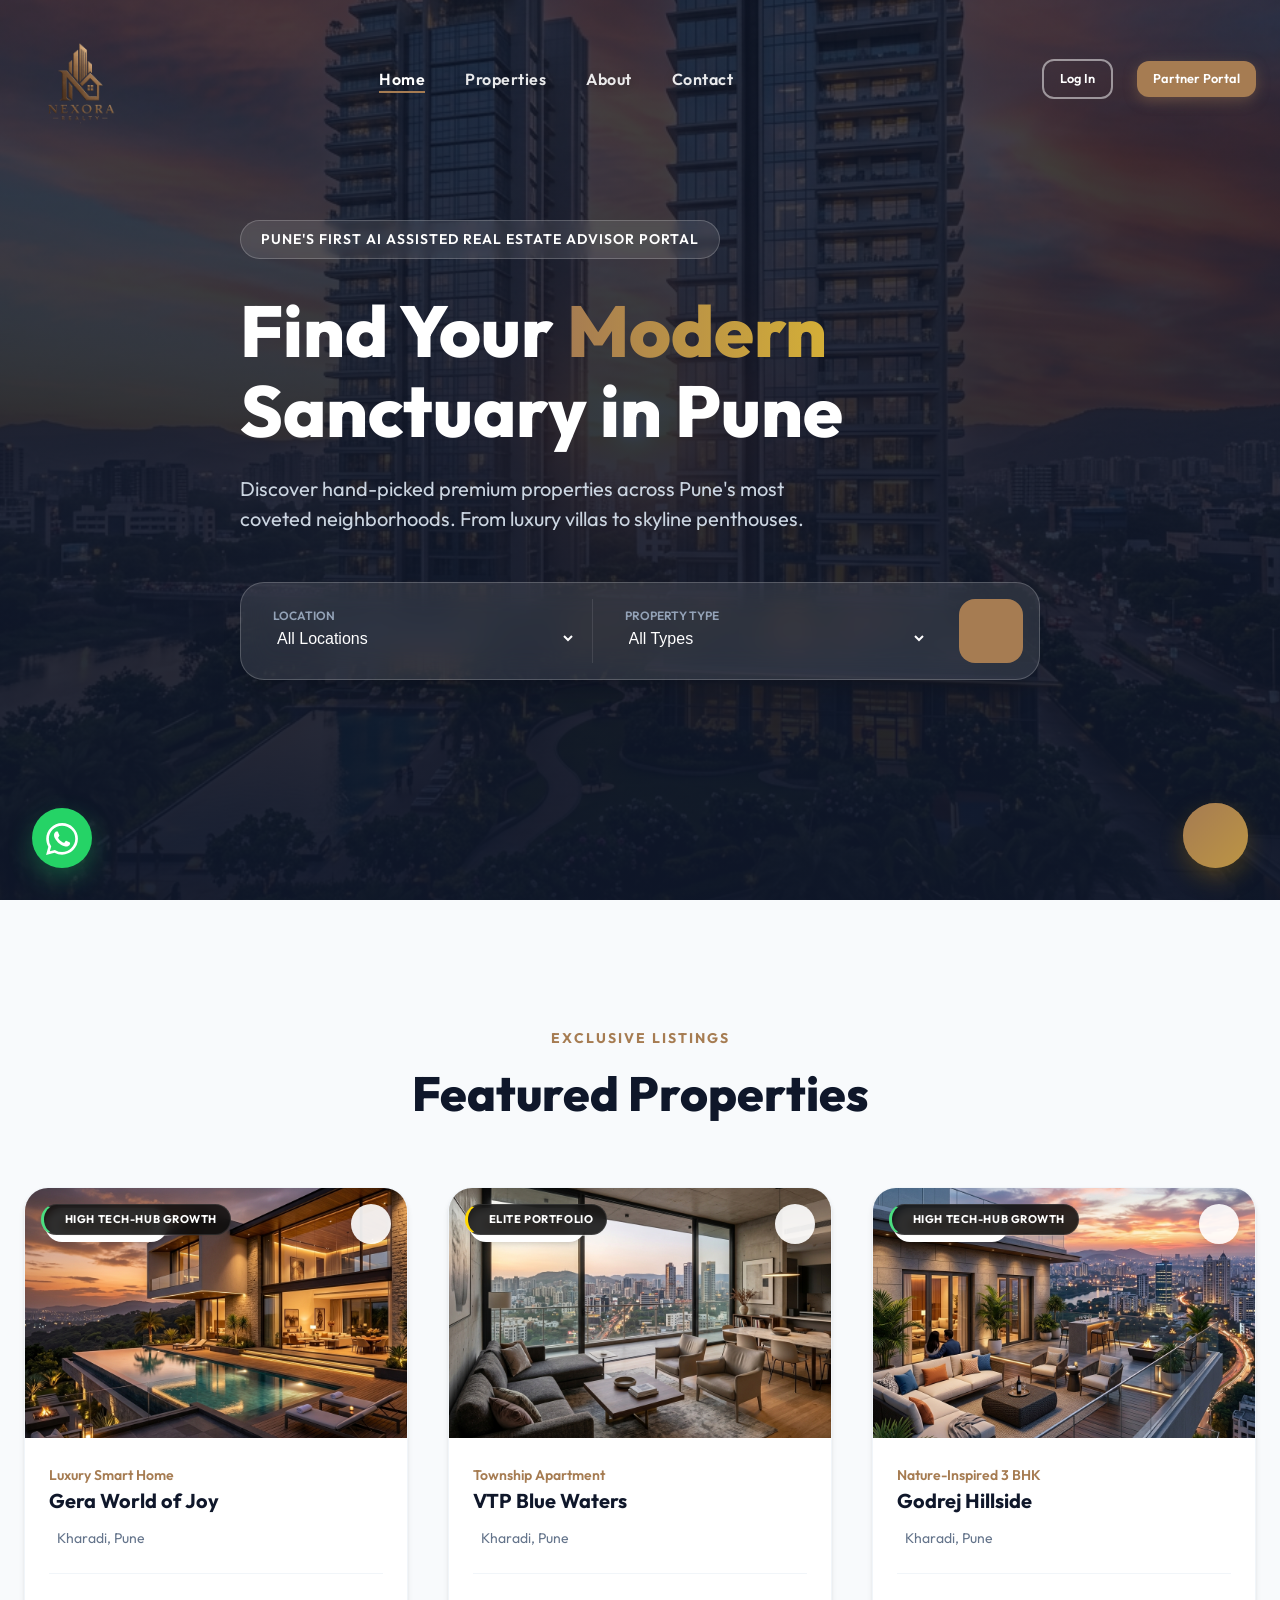
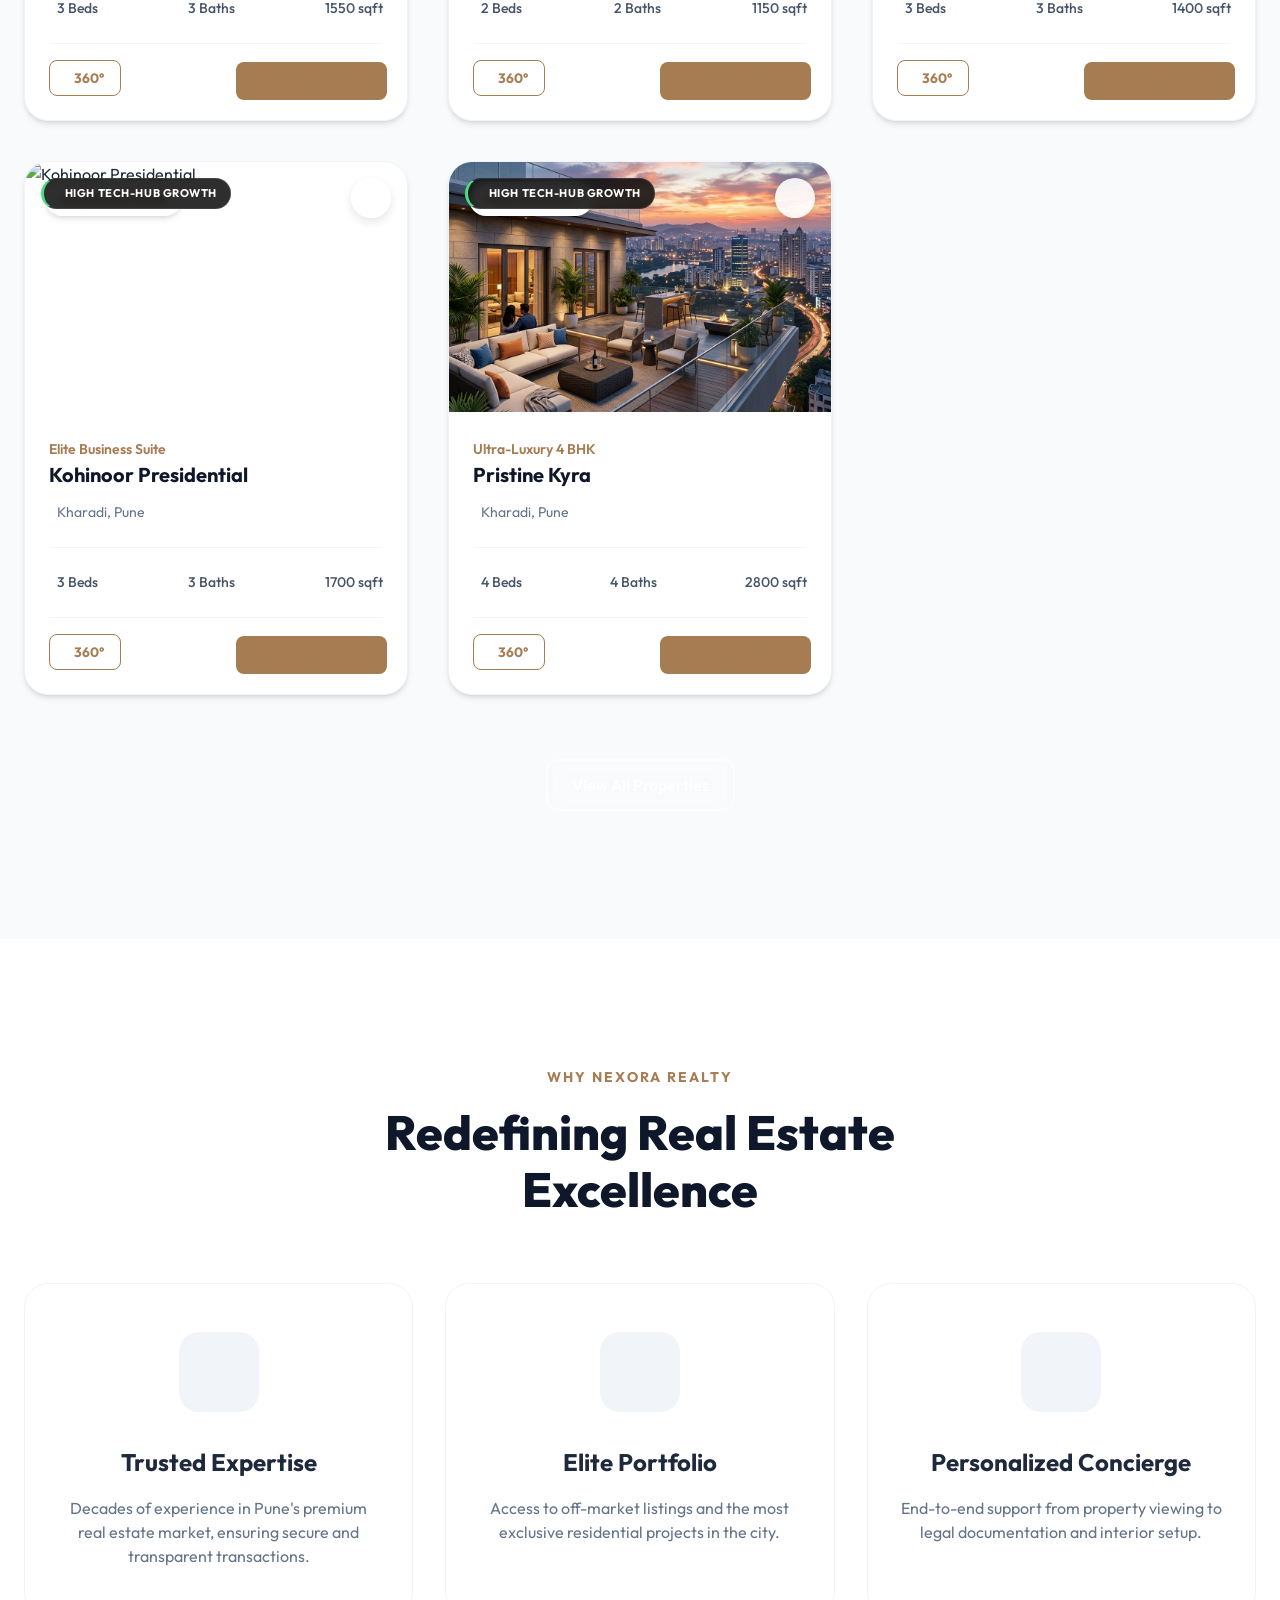
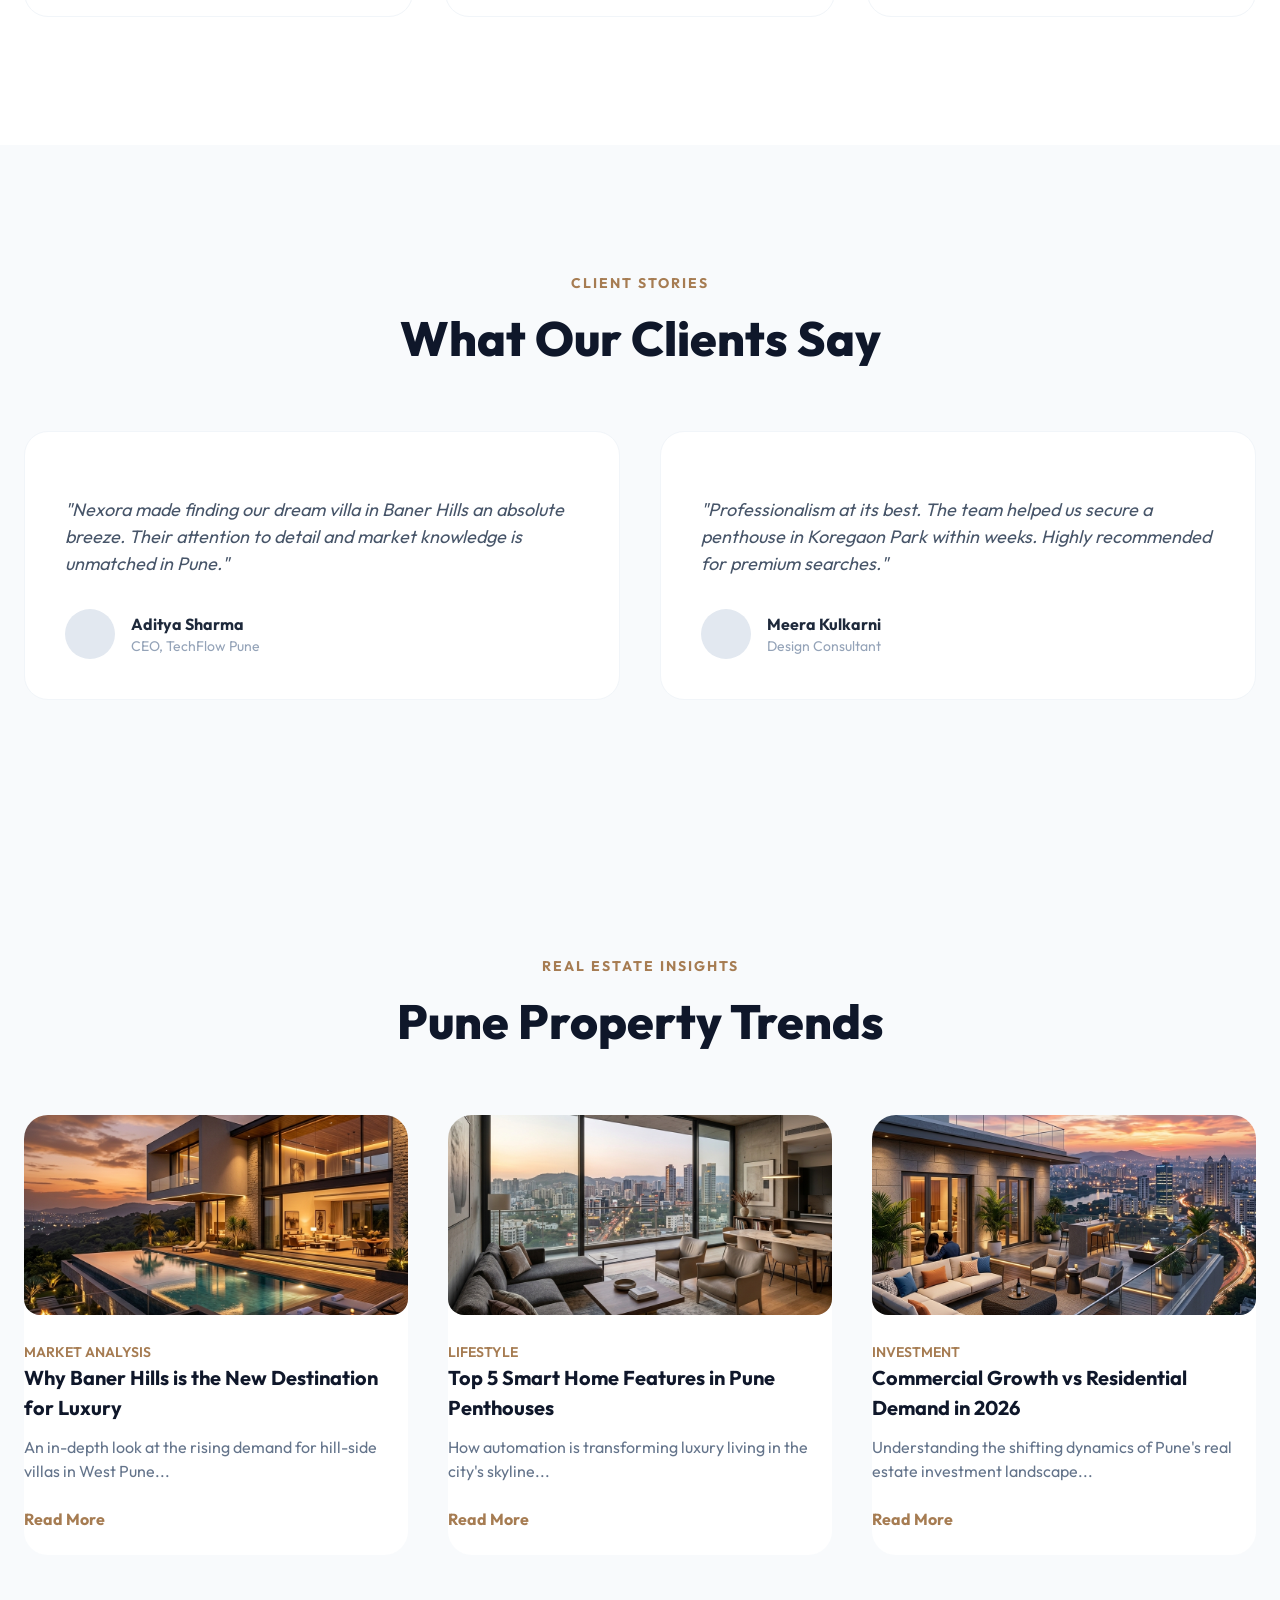
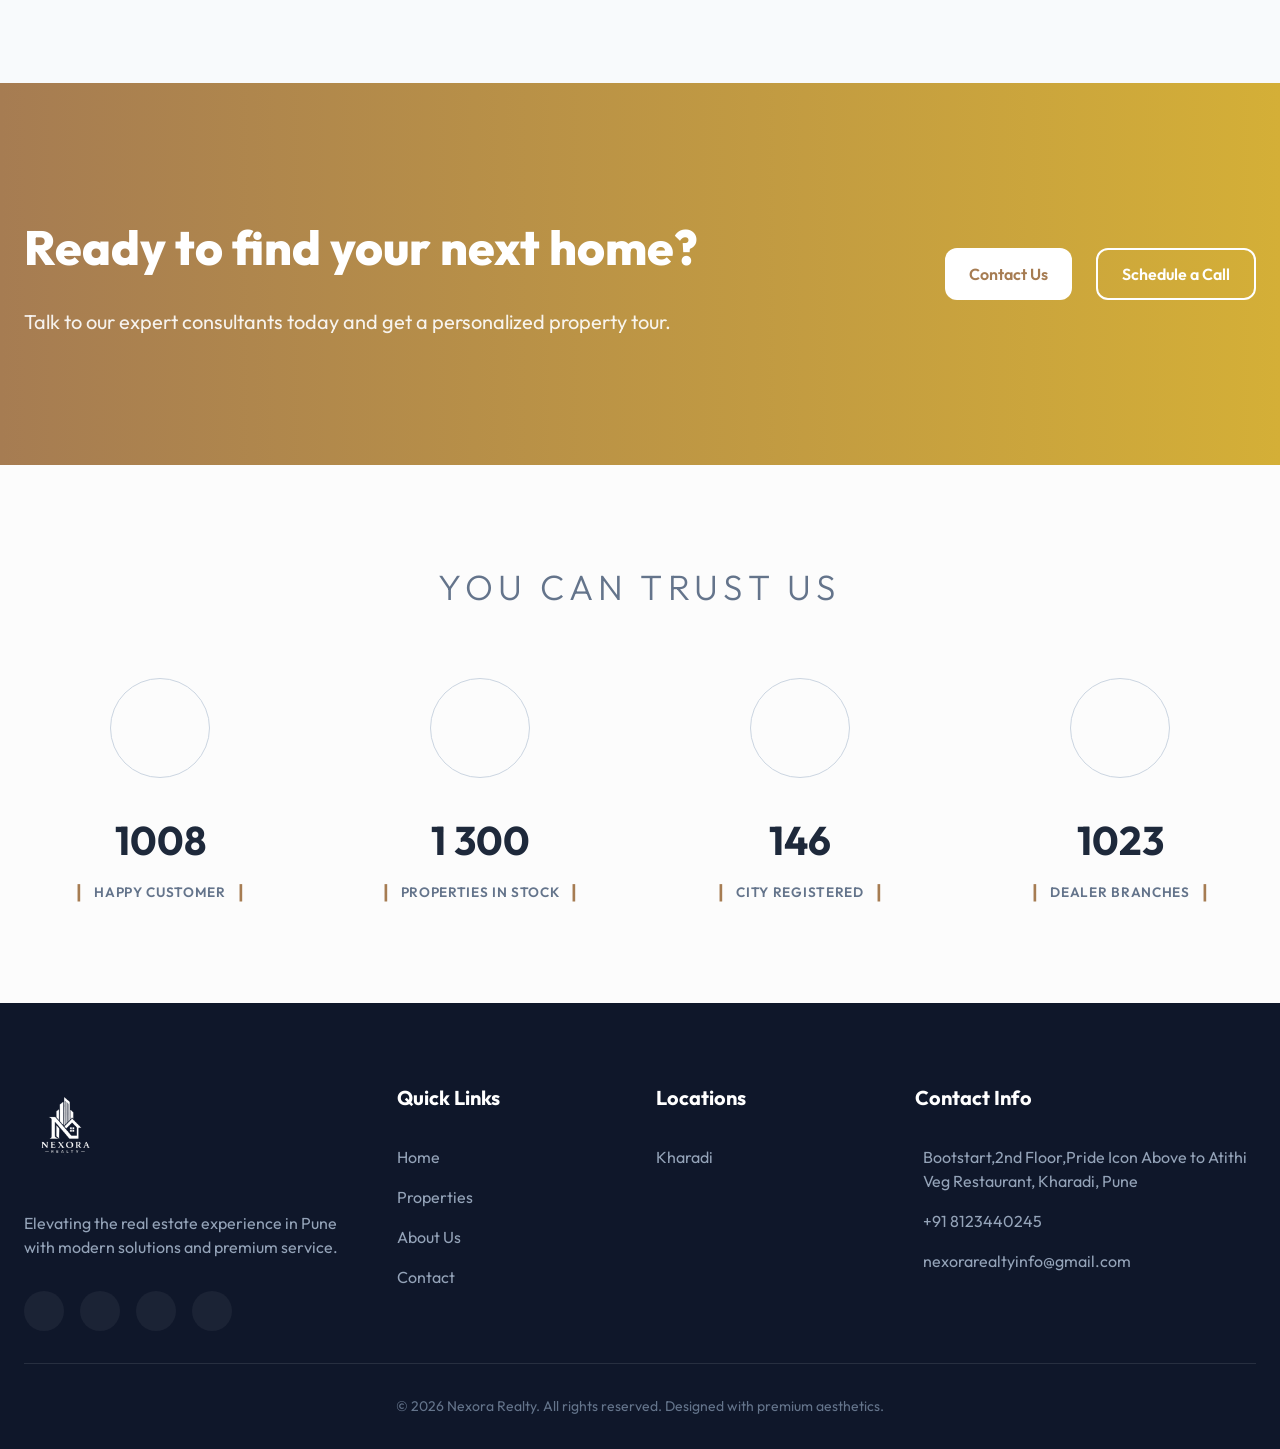
==== commit 50217f37: "Finalizing Nexora Realty UI: Hiding prices, removing AI Predictor, and updating profile picture." ====
--- a/index.html
+++ b/index.html
@@ -7,6 +7,7 @@
     <title>Nexora Realty | Premium Real Estate Pune</title>
     <meta name="description"
         content="Find your dream home in Pune with Nexora Realty. Luxury villas, modern apartments, and premium real estate consulting.">
+    <link rel="canonical" href="https://nexorarealty.in/" />
 
     <!-- Fonts -->
     <link rel="preconnect" href="https://fonts.googleapis.com">
@@ -16,6 +17,9 @@
 
     <!-- Icons -->
     <script src="https://unpkg.com/lucide@latest"></script>
+
+    <!-- Favicon -->
+    <link rel="icon" type="image/x-icon" href="assets/img/favicon.ico">
 
     <!-- CSS -->
     <link rel="stylesheet" href="index.css">
@@ -33,12 +37,15 @@
                 <ul class="nav-links">
                     <li><a href="index.html" class="active">Home</a></li>
                     <li><a href="properties.html">Properties</a></li>
-                    <li><a href="saved-properties.html">My Saved</a></li>
                     <li><a href="about.html">About</a></li>
                     <li><a href="contact.html">Contact</a></li>
                 </ul>
 
                 <div class="nav-actions">
+                    <a href="saved-properties.html" class="nav-icon-link" title="My Saved">
+                        <i data-lucide="heart" size="20"></i>
+                        <span class="badge" id="saved-count">0</span>
+                    </a>
                     <a href="login.html" class="btn btn-outline btn-sm">Log In</a>
                     <a href="login.html" class="btn btn-primary btn-sm">Partner Portal</a>
                 </div>
@@ -84,21 +91,7 @@
                                 <option value="Modern Apartment">Modern Apartment</option>
                             </select>
                         </div>
-                        <div class="search-field">
-                            <label>Budget</label>
-                            <select id="home-search-budget">
-                                <option value="all">Any Price</option>
-                                <option value="0-1.5">₹1Cr - ₹1.5Cr</option>
-                                <option value="1.5-2">₹1.5Cr - ₹2Cr</option>
-                                <option value="2-2.5">₹2Cr - ₹2.5Cr</option>
-                                <option value="2.5-3">₹2.5Cr - ₹3Cr</option>
-                                <option value="3-4">₹3Cr - ₹4Cr</option>
-                                <option value="4-5">₹4Cr - ₹5Cr</option>
-                                <option value="5-10">₹5Cr - ₹10Cr</option>
-                                <option value="10-20">₹10Cr - ₹20Cr</option>
-                                <option value="20-above">₹20Cr+</option>
-                            </select>
-                        </div>
+
                         <button class="search-btn" id="home-search-btn">
                             <i data-lucide="search"></i>
                         </button>
@@ -162,62 +155,7 @@
             </div>
         </section>
 
-        <!-- AI Price Predictor Section -->
-        <section class="section ai-predictor-section"
-            style="background: var(--dark); color: var(--white); padding: 6rem 0;">
-            <div class="container">
-                <div class="predictor-grid-layout">
-                    <div class="predictor-content">
-                        <span class="section-subtitle" style="color: var(--primary);">Nexora IQ</span>
-                        <h2 class="section-title" style="color: var(--white); text-align: left; margin-bottom: 2rem;">
-                            Pune Property <span style="color: var(--primary);">AI Based Price Forecaster</span></h2>
-                        <p style="color: var(--gray-400); font-size: 1.15rem; line-height: 1.8; margin-bottom: 2.5rem;">
-                            Our proprietary model analyzes 10+ years of historical appreciation across Pune's prime
-                            corridors to predict future market values.
-                        </p>
-                        <div class="predictor-card-ui">
-                            <div class="predictor-form">
-                                <div class="form-row-predictor">
-                                    <div class="input-group-predictor">
-                                        <label>Locality</label>
-                                        <select id="predict-locality">
-                                            <option value="Baner">Baner Hills</option>
-                                            <option value="Kharadi">Kharadi IT Park</option>
-                                            <option value="Hinjewadi">Hinjewadi Phase 1</option>
-                                            <option value="Koregaon Park">Koregaon Park</option>
-                                            <option value="Viman Nagar">Viman Nagar</option>
-                                        </select>
-                                    </div>
-                                    <div class="input-group-predictor">
-                                        <label>Property Type</label>
-                                        <select id="predict-type">
-                                            <option value="2">2 BHK Apartment</option>
-                                            <option value="3">3 BHK Apartment</option>
-                                            <option value="4">4 BHK Luxury</option>
-                                            <option value="villa">Luxury Villa</option>
-                                        </select>
-                                    </div>
-                                </div>
-                                <button id="run-prediction" class="btn btn-primary"
-                                    style="width: 100%; margin-top: 1.5rem; justify-content: center; padding: 1.25rem;">
-                                    <i data-lucide="sparkles"></i> Predict Future Value
-                                </button>
-                            </div>
-                        </div>
-                    </div>
-                    <div class="predictor-results" id="prediction-output">
-                        <div class="results-placeholder">
-                            <div class="placeholder-icon-circle">
-                                <i data-lucide="brain-circuit" size="48"></i>
-                            </div>
-                            <h3>AI Engine Ready</h3>
-                            <p>Select your criteria and run the analysis to generate a 2027-2028 appreciation forecast.
-                            </p>
-                        </div>
-                    </div>
-                </div>
-            </div>
-        </section>
+
 
         <!-- Testimonials Section -->
         <section class="section" style="background-color: var(--gray-50);">
@@ -427,7 +365,7 @@
                 <div class="footer-about">
                     <a href="#" class="logo" style="margin-bottom: 1.5rem;">
                         <img src="assets/img/logo.png" alt="Nexora Realty Logo"
-                            style="height: 110px; filter: brightness(0) invert(1);">
+                            style="height: 80px; margin-bottom: 1.5rem; filter: brightness(0) invert(1);">
                     </a>
                     <p>Elevating the real estate experience in Pune with modern solutions and premium service.</p>
                     <div class="social-links">
@@ -504,6 +442,11 @@
                 <button class="send-btn" id="send-chat"><i data-lucide="send" size="18"></i></button>
             </div>
         </div>
+        <a href="https://wa.me/918123440245" class="floating-contact whatsapp" target="_blank" title="Chat on WhatsApp">
+            <svg viewBox="0 0 24 24" width="32" height="32" stroke="currentColor" stroke-width="0" fill="currentColor" style="margin-top: 2px;">
+                <path d="M17.472 14.382c-.297-.149-1.758-.867-2.03-.967-.273-.099-.471-.148-.67.15-.197.297-.767.966-.94 1.164-.173.199-.347.223-.644.075-.297-.15-1.255-.463-2.39-1.475-.883-.788-1.48-1.761-1.653-2.059-.173-.297-.018-.458.13-.606.134-.133.298-.347.446-.52.149-.174.198-.298.298-.497.099-.198.05-.371-.025-.52-.075-.149-.669-1.612-.916-2.207-.242-.579-.487-.5-.669-.51-.173-.008-.371-.01-.57-.01-.198 0-.52.074-.792.372-.272.297-1.04 1.016-1.04 2.479 0 1.462 1.065 2.875 1.213 3.074.149.198 2.096 3.2 5.077 4.487.709.306 1.262.489 1.694.625.712.227 1.36.195 1.871.118.571-.085 1.758-.719 2.006-1.413.248-.694.248-1.289.173-1.413-.074-.124-.272-.198-.57-.347m-5.421 7.403h-.004a9.87 9.87 0 01-5.031-1.378l-.361-.214-3.741.982.998-3.648-.235-.374a9.86 9.86 0 01-1.51-5.26c.001-5.45 4.436-9.884 9.888-9.884 2.64 0 5.122 1.03 6.988 2.898a9.825 9.825 0 012.893 6.994c-.003 5.45-4.437 9.884-9.885 9.884m8.413-18.297A11.815 11.815 0 0012.05 0C5.495 0 .16 5.335.157 11.892c0 2.096.547 4.142 1.588 5.945L.057 24l6.305-1.654a11.882 11.882 0 005.683 1.448h.005c6.554 0 11.89-5.335 11.893-11.893a11.821 11.821 0 00-3.48-8.413Z"/>
+            </svg>
+        </a>
         <button id="ai-trigger" class="ai-trigger-btn">
             <i data-lucide="bot"></i>
             <span class="pulse"></span>
--- a/index.css
+++ b/index.css
@@ -972,9 +972,9 @@
 
 .footer-top {
     display: grid;
-    grid-template-columns: 2fr 1fr 1fr 1fr;
-    gap: 4rem;
-    margin-bottom: 4rem;
+    grid-template-columns: 1.5fr 1fr 1fr 1.5fr;
+    gap: 2rem;
+    margin-bottom: 2rem;
 }
 
 .footer-about p {
@@ -1029,6 +1029,51 @@
     text-align: center;
     color: var(--gray-500);
     font-size: 0.875rem;
+}
+
+/* Nav Icons */
+.nav-icon-link {
+    position: relative;
+    color: var(--dark);
+    display: flex;
+    align-items: center;
+    justify-content: center;
+    width: 40px;
+    height: 40px;
+    border-radius: 50%;
+    transition: all 0.3s ease;
+    background: var(--gray-50);
+}
+
+.nav-icon-link:hover {
+    background: var(--primary);
+    color: var(--white);
+}
+
+.nav-icon-link .badge {
+    position: absolute;
+    top: -5px;
+    right: -5px;
+    background: var(--primary);
+    color: var(--white);
+    font-size: 0.7rem;
+    font-weight: 700;
+    width: 18px;
+    height: 18px;
+    border-radius: 50%;
+    display: flex;
+    align-items: center;
+    justify-content: center;
+    border: 2px solid var(--white);
+}
+
+.scrolled .nav-icon-link {
+    background: rgba(255, 255, 255, 0.1);
+    color: var(--white);
+}
+
+.scrolled .nav-icon-link:hover {
+    background: var(--primary);
 }
 
 /* Floating Contact Button */
@@ -1050,13 +1095,17 @@
     cursor: pointer;
 }
 
-.floating-contact:hover {
-    transform: scale(1.1) rotate(15deg);
-    background: var(--secondary);
-}
-
-.floating-contact i {
-    font-size: 1.5rem;
+.floating-contact.whatsapp {
+    background: #25d366;
+    color: white;
+    left: 2rem;
+    right: auto;
+    box-shadow: 0 10px 25px rgba(37, 211, 102, 0.3);
+}
+
+.floating-contact.whatsapp:hover {
+    background: #128c7e;
+    transform: scale(1.1) rotate(0deg);
 }
 
 /* Animations */
@@ -1646,34 +1695,34 @@
 }
 
 .advanced-range {
-    margin-bottom: 2rem;
+    margin-bottom: 1rem;
 }
 
 .advanced-range label {
     display: block;
-    font-size: 0.95rem;
+    font-size: 0.9rem;
     font-weight: 600;
     color: #555;
-    margin-bottom: 1rem;
+    margin-bottom: 0.5rem;
 }
 
 .gold-slider {
     -webkit-appearance: none;
     width: 100%;
-    height: 10px;
+    height: 6px;
     background: #f0f0f0;
     border-radius: 5px;
     outline: none;
-    margin-bottom: 0.75rem;
+    margin-bottom: 0.5rem;
 }
 
 .gold-slider::-webkit-slider-thumb {
     -webkit-appearance: none;
     appearance: none;
-    width: 22px;
-    height: 22px;
+    width: 18px;
+    height: 18px;
     background: #fff;
-    border: 3px solid #ffcc00; /* Yellow/Gold handle */
+    border: 3px solid var(--secondary); /* Gold handle */
     border-radius: 50%;
     cursor: pointer;
     box-shadow: 0 2px 5px rgba(0,0,0,0.1);
@@ -1682,7 +1731,7 @@
 .range-vals-row {
     display: flex;
     justify-content: space-between;
-    font-size: 0.85rem;
+    font-size: 0.8rem;
     color: #999;
     font-weight: 600;
 }
